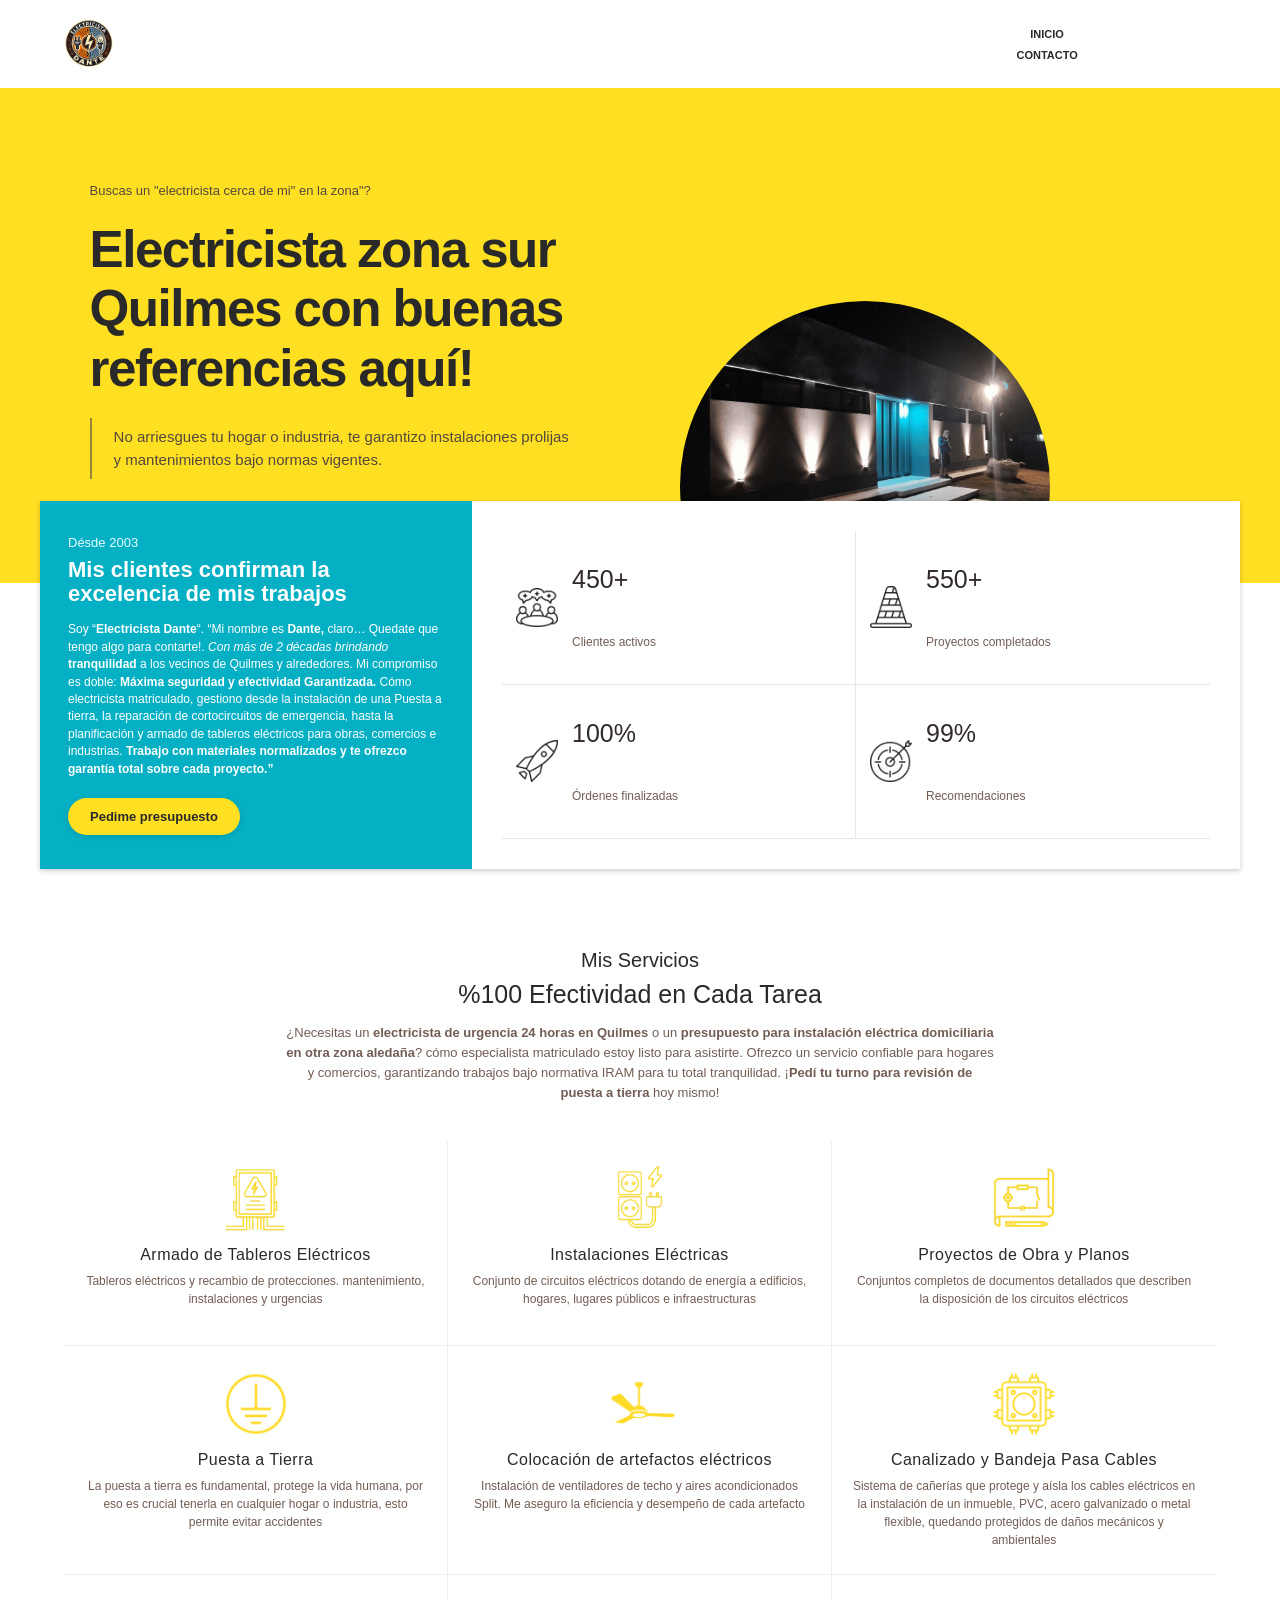
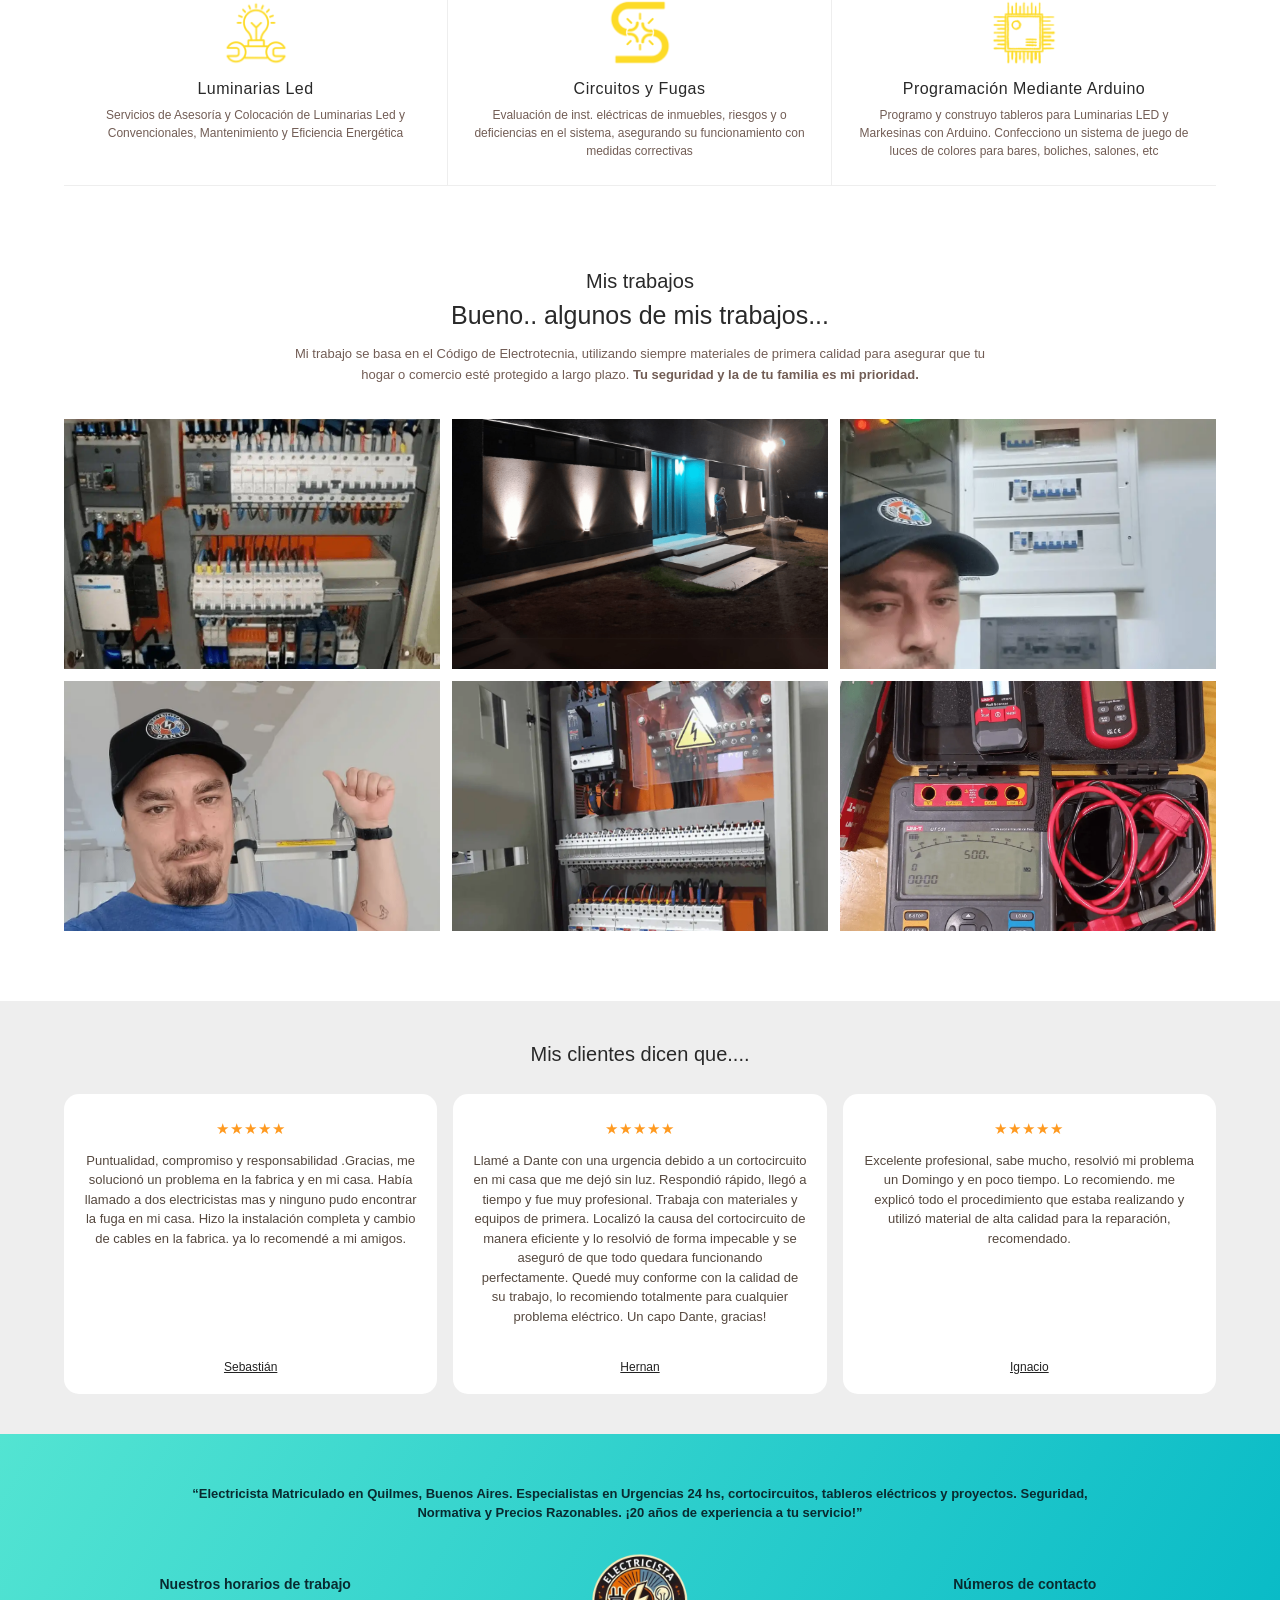
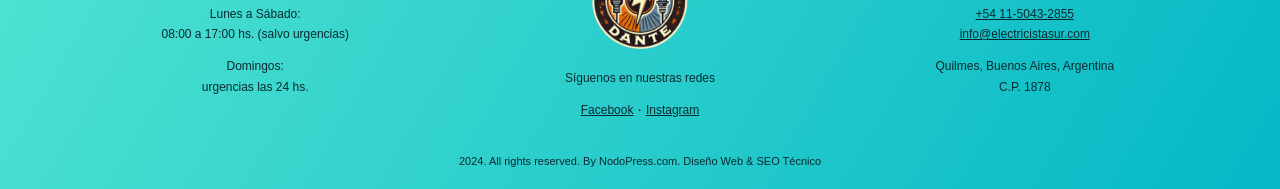
==== index.html @ 4ab7e2ee "Build Electricista Sur static preview" ====
<!doctype html>
<html lang="es-AR" data-revision="electricista-sur-static-v1-20261017">
<head>
  <meta charset="utf-8">
  <meta name="viewport" content="width=device-width, initial-scale=1">
  <meta name="description" content="Electricista zona sur, Quilmes. Instalaciones prolijas y mantenimiento eléctrico.">
  <title>Electricista zona sur | Quilmes</title>
  <link rel="icon" href="assets/logo.webp" type="image/webp">
  <link rel="stylesheet" href="assets/styles.css">
</head>
<body>
  <header class="site-header">
    <a class="brand" href="/electricista-sur-preview/" aria-label="Electricista Sur, inicio"><img src="assets/logo.webp" alt="Electricista Sur" width="50" height="50"></a>
    <button class="menu-toggle" aria-expanded="false" aria-controls="main-nav">☰<span class="visually-hidden">Abrir menú</span></button>
    <nav id="main-nav" class="main-nav"><a href="/electricista-sur-preview/">INICIO</a><a href="/electricista-sur-preview/electricista-quilmes/electricista-cerca-de-mi-casa/">CONTACTO</a></nav>
  </header>

  <main>
    <section class="hero">
      <div class="hero-copy">
        <p class="eyebrow">Buscas un "electricista cerca de mi" en la zona"?</p>
        <h1>Electricista zona sur<br>Quilmes con buenas<br> referencias aquí!</h1>
        <p class="hero-lead">No arriesgues tu hogar o industria, te garantizo instalaciones prolijas y mantenimientos bajo normas vigentes.</p>
        <a class="button button-blue" href="/electricista-sur-preview/electricista-quilmes/electricista-cerca-de-mi-casa/">Hablemos!</a>
      </div>
      <img class="hero-photo" src="assets/gallery-2.png" alt="Instalación eléctrica en proceso de trabajo" width="1080" height="1080">
    </section>

    <section class="intro-stats" aria-label="Experiencia y resultados">
      <article class="intro-card"><p class="eyebrow">Désde 2003</p><h2>Mis clientes confirman la excelencia de mis trabajos</h2>
        <p>Soy “<strong>Electricista Dante</strong>“. “Mi nombre es <strong>Dante, </strong>claro… Quedate que tengo algo para contarte!. <em>Con más de 2 décadas brindando</em><strong> tranquilidad</strong> a los vecinos de Quilmes y alrededores. Mi compromiso es doble: <strong>Máxima seguridad y efectividad Garantizada.</strong> Cómo electricista matriculado, gestiono desde la instalación de una Puesta a tierra, la reparación de cortocircuitos de emergencia, hasta la planificación y armado de tableros eléctricos para obras, comercios e industrias. <strong>Trabajo con materiales normalizados y te ofrezco garantía total sobre cada proyecto.”</strong></p>
        <a class="button button-yellow" href="/electricista-sur-preview/electricista-quilmes/electricista-cerca-de-mi-casa/">Pedime presupuesto</a>
      </article>
      <div class="stats-grid">
        <div class="stat"><img src="assets/icon1.png" alt=""><strong>450+</strong><span>Clientes activos</span></div>
        <div class="stat"><img src="assets/icon2.png" alt=""><strong>550+</strong><span>Proyectos completados</span></div>
        <div class="stat"><img src="assets/icon3.png" alt=""><strong>100%</strong><span>Órdenes finalizadas</span></div>
        <div class="stat"><img src="assets/icon4.png" alt=""><strong>99%</strong><span>Recomendaciones</span></div>
      </div>
    </section>

    <section class="services section-wrap">
      <p class="section-kicker">Mis Servicios</p><h2>%100 Efectividad en Cada Tarea</h2>
      <p class="section-intro">¿Necesitas un <b>electricista de urgencia 24 horas en Quilmes</b> o un <b>presupuesto para instalación eléctrica domiciliaria en otra zona aledaña</b>? cómo especialista matriculado estoy listo para asistirte. Ofrezco un servicio confiable para hogares y comercios, garantizando trabajos bajo normativa IRAM para tu total tranquilidad. ¡<b>Pedí tu turno para revisión de puesta a tierra</b> hoy mismo!</p>
      <div class="service-grid">
        <article class="service"><img src="assets/tableros.webp" alt=""><h3>Armado de Tableros Eléctricos</h3><p>Tableros eléctricos y recambio de protecciones. mantenimiento, instalaciones y urgencias</p></article>
        <article class="service"><img src="assets/instalaciones.webp" alt=""><h3>Instalaciones Eléctricas</h3><p>Conjunto de circuitos eléctricos dotando de energía a edificios, hogares, lugares públicos e infraestructuras</p></article>
        <article class="service"><img src="assets/planos.webp" alt=""><h3>Proyectos de Obra y Planos</h3><p>Conjuntos completos de documentos detallados que describen la disposición de los circuitos eléctricos</p></article>
        <article class="service"><img src="assets/puesta-a-tierra.png" alt=""><h3>Puesta a Tierra</h3><p>La puesta a tierra es fundamental, protege la vida humana, por eso es crucial tenerla en cualquier hogar o industria, esto permite evitar accidentes</p></article>
        <article class="service"><img src="assets/ventiladores.png" alt=""><h3>Colocación de artefactos eléctricos</h3><p>Instalación de ventiladores de techo y aires acondicionados Split. Me aseguro la eficiencia y desempeño de cada artefacto</p></article>
        <article class="service"><img src="assets/bandeja.png" alt=""><h3>Canalizado y Bandeja Pasa Cables</h3><p>Sistema de cañerías que protege y aísla los cables eléctricos en la instalación de un inmueble, PVC, acero galvanizado o metal flexible, quedando protegidos de daños mecánicos y ambientales</p></article>
        <article class="service"><img src="assets/luminarias.png" alt=""><h3>Luminarias Led</h3><p>Servicios de Asesoría y Colocación de Luminarias Led y Convencionales, Mantenimiento y Eficiencia Energética</p></article>
        <article class="service"><img src="assets/cortocircuitos.png" alt=""><h3>Circuitos y Fugas</h3><p>Evaluación de inst. eléctricas de inmuebles, riesgos y o deficiencias en el sistema, asegurando su funcionamiento con medidas correctivas</p></article>
        <article class="service"><img src="assets/arduino.png" alt=""><h3>Programación Mediante Arduino</h3><p>Programo y construyo tableros para Luminarias LED y Markesinas con Arduino. Confecciono un sistema de juego de luces de colores para bares, boliches, salones, etc</p></article>
      </div>
    </section>

    <section class="work section-wrap"><p class="section-kicker">Mis trabajos</p><h2>Bueno.. algunos de mis trabajos...</h2>
      <p class="section-intro">Mi trabajo se basa en el Código de Electrotecnia, utilizando siempre materiales de primera calidad para asegurar que tu hogar o comercio esté protegido a largo plazo. <b>Tu seguridad y la de tu familia es mi prioridad.</b></p>
      <div class="gallery"><img src="assets/gallery-1.webp" alt="Tablero eléctrico armado"><img src="assets/gallery-2.png" alt="Trabajo eléctrico"><img src="assets/gallery-3.webp" alt="Electricista trabajando"><img src="assets/gallery-4.webp" alt="Instalación en Quilmes"><img src="assets/gallery-5.webp" alt="Tablero eléctrico"><img src="assets/gallery-6.webp" alt="Trabajo de electricidad"></div>
    </section>

    <section class="testimonials"><div class="section-wrap"><p class="section-kicker">Mis clientes dicen que....</p>
      <div class="testimonial-grid">
        <article class="quote"><div class="stars">★★★★★</div><p>Puntualidad, compromiso y responsabilidad .Gracias, me solucionó un problema en la fabrica y en mi casa. Había llamado a dos electricistas mas y ninguno pudo encontrar la fuga en mi casa. Hizo la instalación completa y cambio de cables en la fabrica. ya lo recomendé a mi amigos.</p><span>Sebastián</span></article>
        <article class="quote"><div class="stars">★★★★★</div><p>Llamé a Dante con una urgencia debido a un cortocircuito en mi casa que me dejó sin luz. Respondió rápido, llegó a tiempo y fue muy profesional. Trabaja con materiales y equipos de primera. Localizó la causa del cortocircuito de manera eficiente y lo resolvió de forma impecable y se aseguró de que todo quedara funcionando perfectamente. Quedé muy conforme con la calidad de su trabajo, lo recomiendo totalmente para cualquier problema eléctrico. Un capo Dante, gracias!</p><span>Hernan</span></article>
        <article class="quote"><div class="stars">★★★★★</div><p>Excelente profesional, sabe mucho, resolvió mi problema un Domingo y en poco tiempo. Lo recomiendo. me explicó todo el procedimiento que estaba realizando y utilizó material de alta calidad para la reparación, recomendado.</p><span>Ignacio</span></article>
      </div>
    </div></section>
  </main>

  <footer class="site-footer">
    <p class="footer-claim"><strong>“Electricista Matriculado en Quilmes, Buenos Aires. Especialistas en Urgencias 24 hs, cortocircuitos, tableros eléctricos y proyectos. Seguridad, Normativa y Precios Razonables. ¡20 años de experiencia a tu servicio!”</strong></p>
    <div class="footer-columns"><section><h2>Nuestros horarios de trabajo</h2><p>Lunes a Sábado:<br>08:00 a 17:00 hs. (salvo urgencias)</p><p>Domingos:<br>urgencias las 24 hs.</p></section>
      <section class="footer-brand"><img src="assets/logo.webp" alt="Electricista Sur" width="100" height="100"><p>Síguenos en nuestras redes</p><a href="https://www.facebook.com/DLMantenimiento" target="_blank" rel="noreferrer">Facebook</a> · <a href="https://www.instagram.com/electricista_dlmantenimientos/" target="_blank" rel="noreferrer">Instagram</a></section>
      <section><h2>Números de contacto</h2><p><a href="tel:+541150432855">+54 11-5043-2855</a><br><a href="mailto:info@electricistasur.com">info@electricistasur.com</a></p><p>Quilmes, Buenos Aires, Argentina<br>C.P. 1878</p></section></div>
    <p class="copyright">2024. All rights reserved. By NodoPress.com. Diseño Web &amp; SEO Técnico</p>
  </footer>
  <script src="assets/site.js" defer></script>
</body>
</html>
---- assets/styles.css ----
:root{--ink:#292929;--yellow:#ffdf22;--cyan:#04b4c5;--muted:#725d55;--line:#e6e6e6;--content:1200px}*{box-sizing:border-box}html{scroll-behavior:smooth}body{margin:0;color:var(--ink);font-family:Arial,Helvetica,sans-serif;font-size:15px}a{color:inherit}.visually-hidden{position:absolute;width:1px;height:1px;padding:0;margin:-1px;overflow:hidden;clip:rect(0,0,0,0);white-space:nowrap;border:0}.site-header{height:88px;padding:8px max(5vw,24px);display:flex;align-items:center;justify-content:space-between;background:#fff;position:relative;z-index:5}.brand img{display:block;border-radius:50%;object-fit:cover}.main-nav{display:flex;flex-direction:column;gap:9px;align-items:center;margin-right:12%}.main-nav a{text-decoration:none;font-size:11px;font-weight:600}.menu-toggle{display:none;border:0;background:none;font-size:25px}.hero{height:495px;background:var(--yellow);position:relative;padding:95px max(calc((100% - var(--content))/2),7vw) 100px;display:flex;align-items:flex-start;overflow:visible}.hero-copy{width:55%;position:relative;z-index:1}.eyebrow{font-size:13px;color:#55483f;margin:0 0 22px}.hero h1{font-size:clamp(32px,4vw,52px);line-height:1.16;margin:0 0 20px;font-weight:700;letter-spacing:-.03em}.hero-lead{max-width:490px;border-left:2px solid #9b813a;padding:7px 0 7px 22px;margin:0 0 28px;color:#55483f;line-height:1.55}.hero-photo{position:absolute;width:min(370px,34vw);height:min(370px,34vw);right:18%;top:43%;border-radius:50%;object-fit:cover}.button{display:inline-flex;align-items:center;justify-content:center;border:0;border-radius:24px;padding:11px 22px;text-decoration:none;font-size:13px;font-weight:700;box-shadow:0 2px 6px #0002;cursor:pointer}.button-blue{background:var(--cyan);color:#07282c}.button-yellow{background:var(--yellow);color:#292929}.intro-stats{position:relative;z-index:2;max-width:var(--content);margin:-82px auto 65px;min-height:330px;background:#fff;display:grid;grid-template-columns:36% 64%;box-shadow:0 2px 5px #0003}.intro-card{padding:34px 28px;background:#05b0c5;color:#fff}.intro-card .eyebrow{color:#e4feff;margin-bottom:8px}.intro-card h2{font-size:22px;line-height:1.1;margin:0 0 15px}.intro-card p:not(.eyebrow){font-size:12px;line-height:1.45}.intro-card .button{margin-top:8px}.stats-grid{padding:30px;display:grid;grid-template-columns:1fr 1fr}.stat{min-height:125px;border-bottom:1px solid var(--line);display:grid;grid-template-columns:44px 1fr;align-items:center;column-gap:12px;padding:14px}.stat:nth-child(odd){border-right:1px solid var(--line)}.stat img{width:42px;height:42px;object-fit:contain;grid-row:span 2}.stat strong{font-size:25px;font-weight:400;color:#332a2a}.stat span{font-size:12px;color:var(--muted)}.section-wrap{max-width:var(--content);margin:0 auto;padding-left:24px;padding-right:24px}.services{text-align:center;padding-top:15px;padding-bottom:58px}.section-kicker{font-size:20px;margin:0 0 8px;text-align:center}.services h2,.work h2{font-size:25px;font-weight:400;margin:0 0 14px}.section-intro{max-width:710px;margin:0 auto 38px;color:var(--muted);font-size:13px;line-height:1.55}.service-grid{display:grid;grid-template-columns:repeat(3,1fr)}.service{padding:22px 20px 25px;min-height:205px;border-right:1px solid #eee;border-bottom:1px solid #eee}.service:nth-child(3n){border-right:0}.service img{width:72px;height:72px;object-fit:contain}.service h3{font-size:16px;font-weight:400;letter-spacing:.03em;margin:8px 0}.service p{font-size:12px;line-height:1.5;color:var(--muted);margin:0}.work{text-align:center;padding-top:26px;padding-bottom:70px}.work .section-intro{margin-bottom:34px}.gallery{display:grid;grid-template-columns:repeat(3,1fr);gap:12px}.gallery img{width:100%;height:250px;object-fit:cover}.testimonials{background:#eee;padding:42px 0 40px}.testimonials .section-kicker{margin-bottom:28px}.testimonial-grid{display:grid;grid-template-columns:repeat(3,1fr);gap:16px}.quote{background:#fff;border-radius:15px;padding:26px 20px 20px;text-align:center;color:#55483f;display:flex;flex-direction:column;align-items:center;min-height:300px}.stars{color:#ff9a20;letter-spacing:1px}.quote p{font-size:13px;line-height:1.5;flex:1}.quote span{font-size:12px;color:#222;text-decoration:underline}.site-footer{padding:50px max(calc((100% - var(--content))/2),6vw) 22px;background:linear-gradient(120deg,#53e4d2,#04b8c6);text-align:center;color:#092b30}.footer-claim{max-width:950px;font-size:13px;line-height:1.5;margin:0 auto 30px}.footer-columns{display:grid;grid-template-columns:1fr 1fr 1fr;gap:28px;align-items:center}.footer-columns h2{font-size:14px}.footer-columns p,.footer-columns a{font-size:12px;line-height:1.7}.footer-brand img{width:100px;height:100px;border-radius:50%;object-fit:cover}.copyright{font-size:11px;margin:34px 0 0}.contact-main{background:white}.contact-hero{background:var(--yellow);text-align:center;padding:65px 24px 75px}.contact-hero h1{max-width:850px;margin:20px auto;font-size:clamp(28px,4vw,46px)}.contact-hero h2{font-size:clamp(20px,2.5vw,30px);line-height:1.35}.contact-details{display:grid;grid-template-columns:1fr 1fr;gap:50px;padding-top:65px;padding-bottom:65px;align-items:center}.contact-details>div:first-child{text-align:center;max-width:500px;margin:auto;line-height:1.7}.contact-details .section-kicker{text-align:center}.map-frame{height:340px;background:linear-gradient(140deg,#dce6df,#f2f1e9);display:grid;place-items:center;color:#51675b}.map-frame span{border-radius:22px;background:#fff;padding:12px 18px;box-shadow:0 2px 8px #0002}.contact-form-wrap{background:#f7f7f7;padding:60px 24px}.contact-form-inner{max-width:720px;margin:0 auto}.contact-form-inner>p{text-align:center}.contact-form-inner form{display:grid;grid-template-columns:1fr 1fr;gap:18px;margin-top:30px}.contact-form-inner label{display:grid;gap:7px;font-size:13px}.contact-form-inner label:nth-of-type(4){grid-column:1/-1}.contact-form-inner input,.contact-form-inner textarea{width:100%;border:1px solid #d5d5d5;background:#fff;padding:12px;font:inherit}.contact-form-inner textarea{resize:vertical}.contact-form-inner button{justify-self:start}.contact-form-inner .form-note{grid-column:1/-1;text-align:left;font-size:12px;color:#666;margin:0}
@media(max-width:800px){.site-header{height:72px;padding:8px 22px}.menu-toggle{display:block}.main-nav{display:none;position:absolute;top:72px;left:0;right:0;background:#fff;padding:16px;margin:0;box-shadow:0 4px 8px #0001}.main-nav.is-open{display:flex}.hero{height:auto;min-height:520px;padding:78px 7vw 180px}.hero-copy{width:100%}.hero h1{font-size:clamp(34px,8vw,48px)}.hero-photo{width:220px;height:220px;right:8%;top:auto;bottom:-65px}.intro-stats{margin:-30px 14px 50px;grid-template-columns:1fr}.intro-card{padding:28px}.stats-grid{padding:12px}.stat{min-height:105px}.service-grid{grid-template-columns:repeat(2,1fr)}.service:nth-child(3n){border-right:1px solid #eee}.service:nth-child(2n){border-right:0}.gallery{grid-template-columns:repeat(2,1fr)}.gallery img{height:210px}.testimonial-grid{grid-template-columns:1fr}.quote{min-height:unset}.footer-columns{grid-template-columns:1fr;gap:14px}.contact-details{grid-template-columns:1fr;gap:28px}.contact-hero{padding:52px 22px}.contact-form-inner form{grid-template-columns:1fr}.contact-form-inner label:nth-of-type(4),.contact-form-inner .form-note{grid-column:auto}}
@media(max-width:480px){.hero{min-height:555px;padding-top:60px}.hero-photo{width:190px;height:190px;right:10%;bottom:-55px}.intro-card h2{font-size:20px}.stats-grid{padding:8px}.stat{padding:8px;grid-template-columns:34px 1fr;column-gap:7px}.stat img{width:32px;height:32px}.stat strong{font-size:21px}.stat span{font-size:10px}.service-grid{grid-template-columns:1fr}.service,.service:nth-child(3n){border-right:0}.gallery img{height:160px}.section-wrap{padding-left:16px;padding-right:16px}}
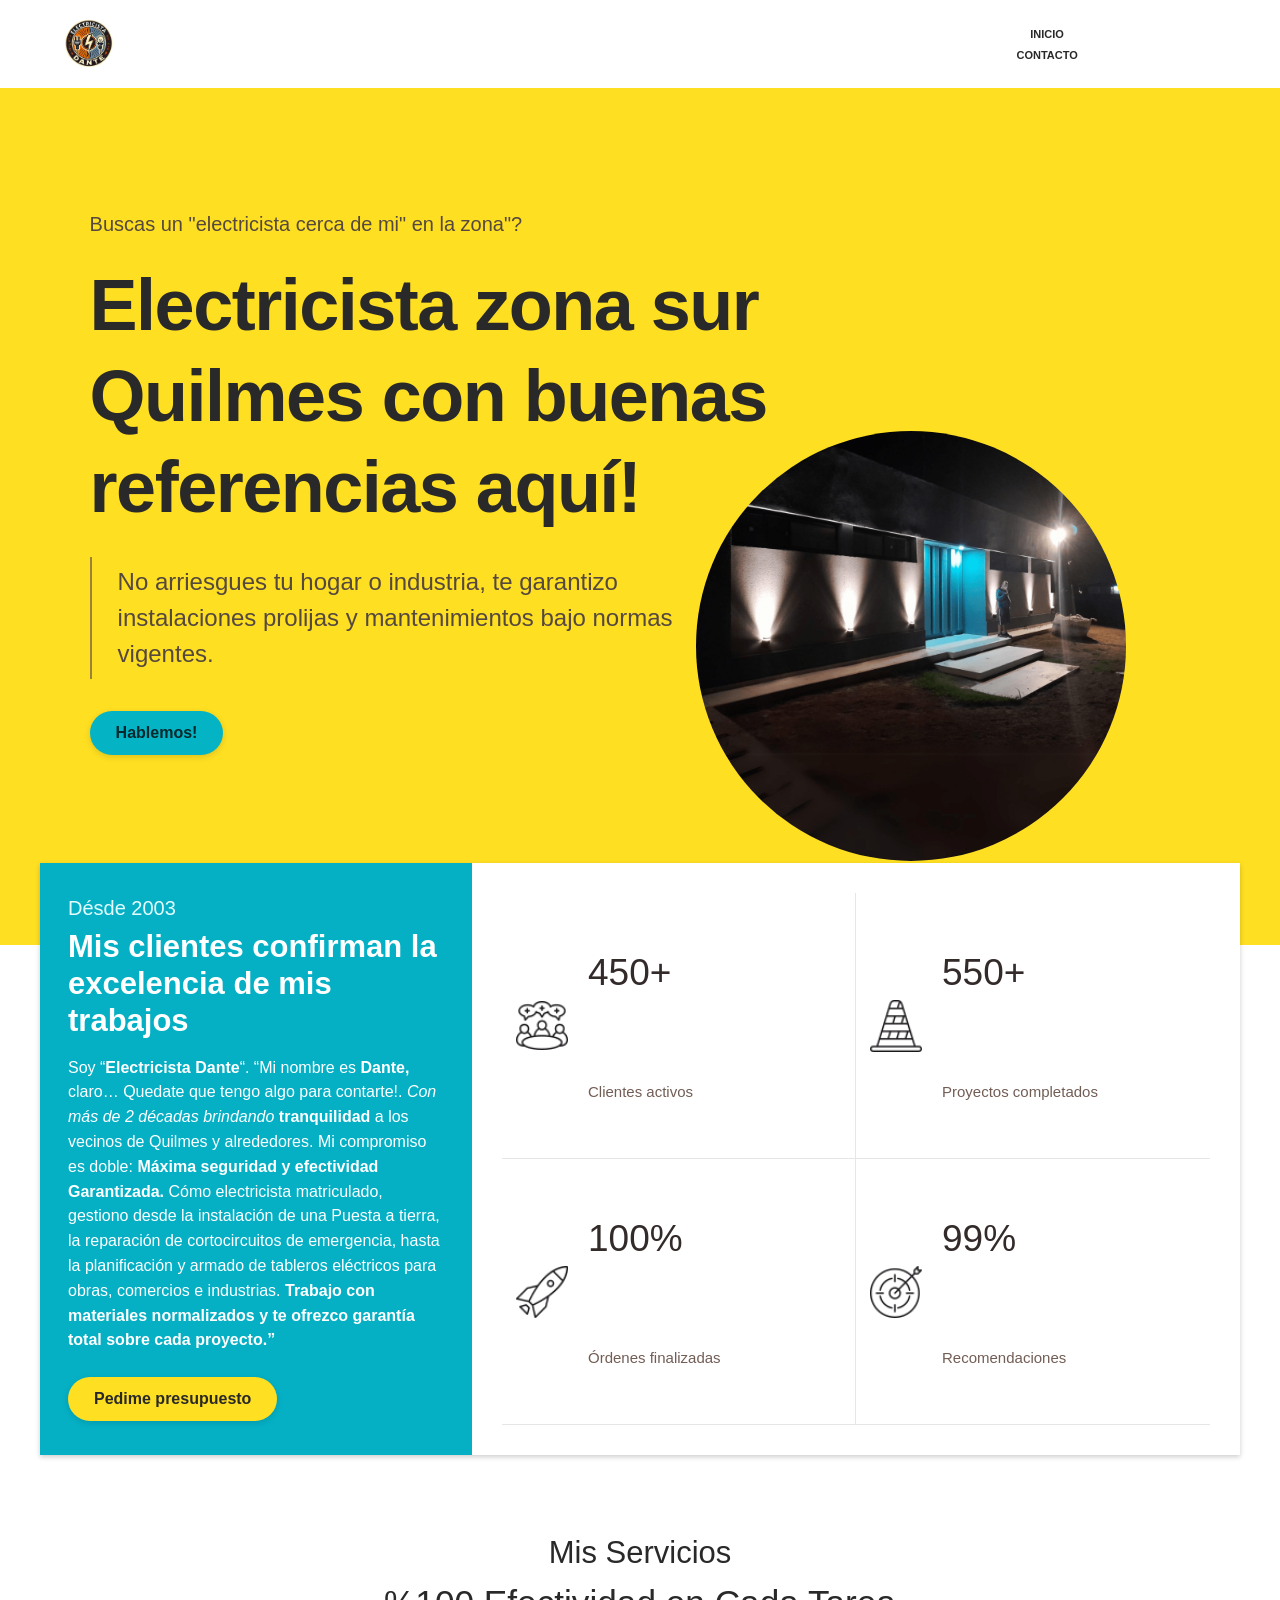
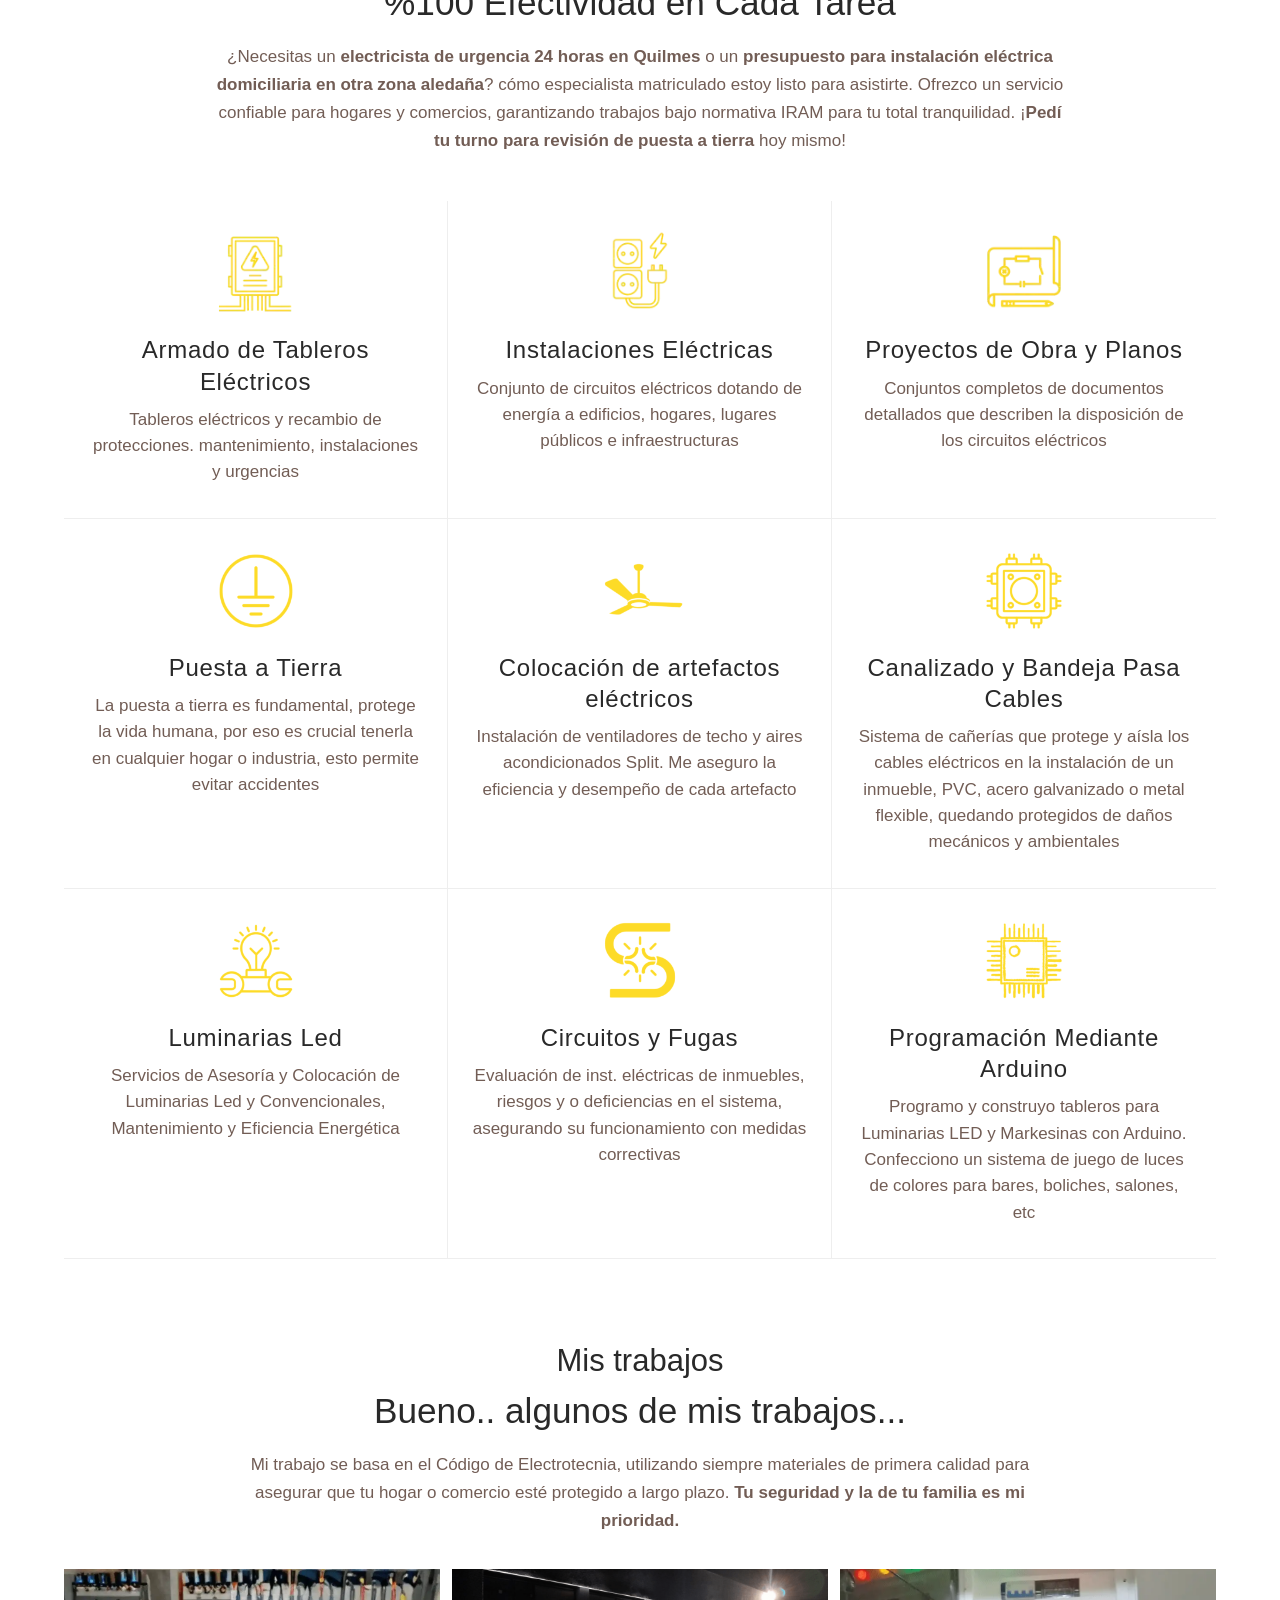
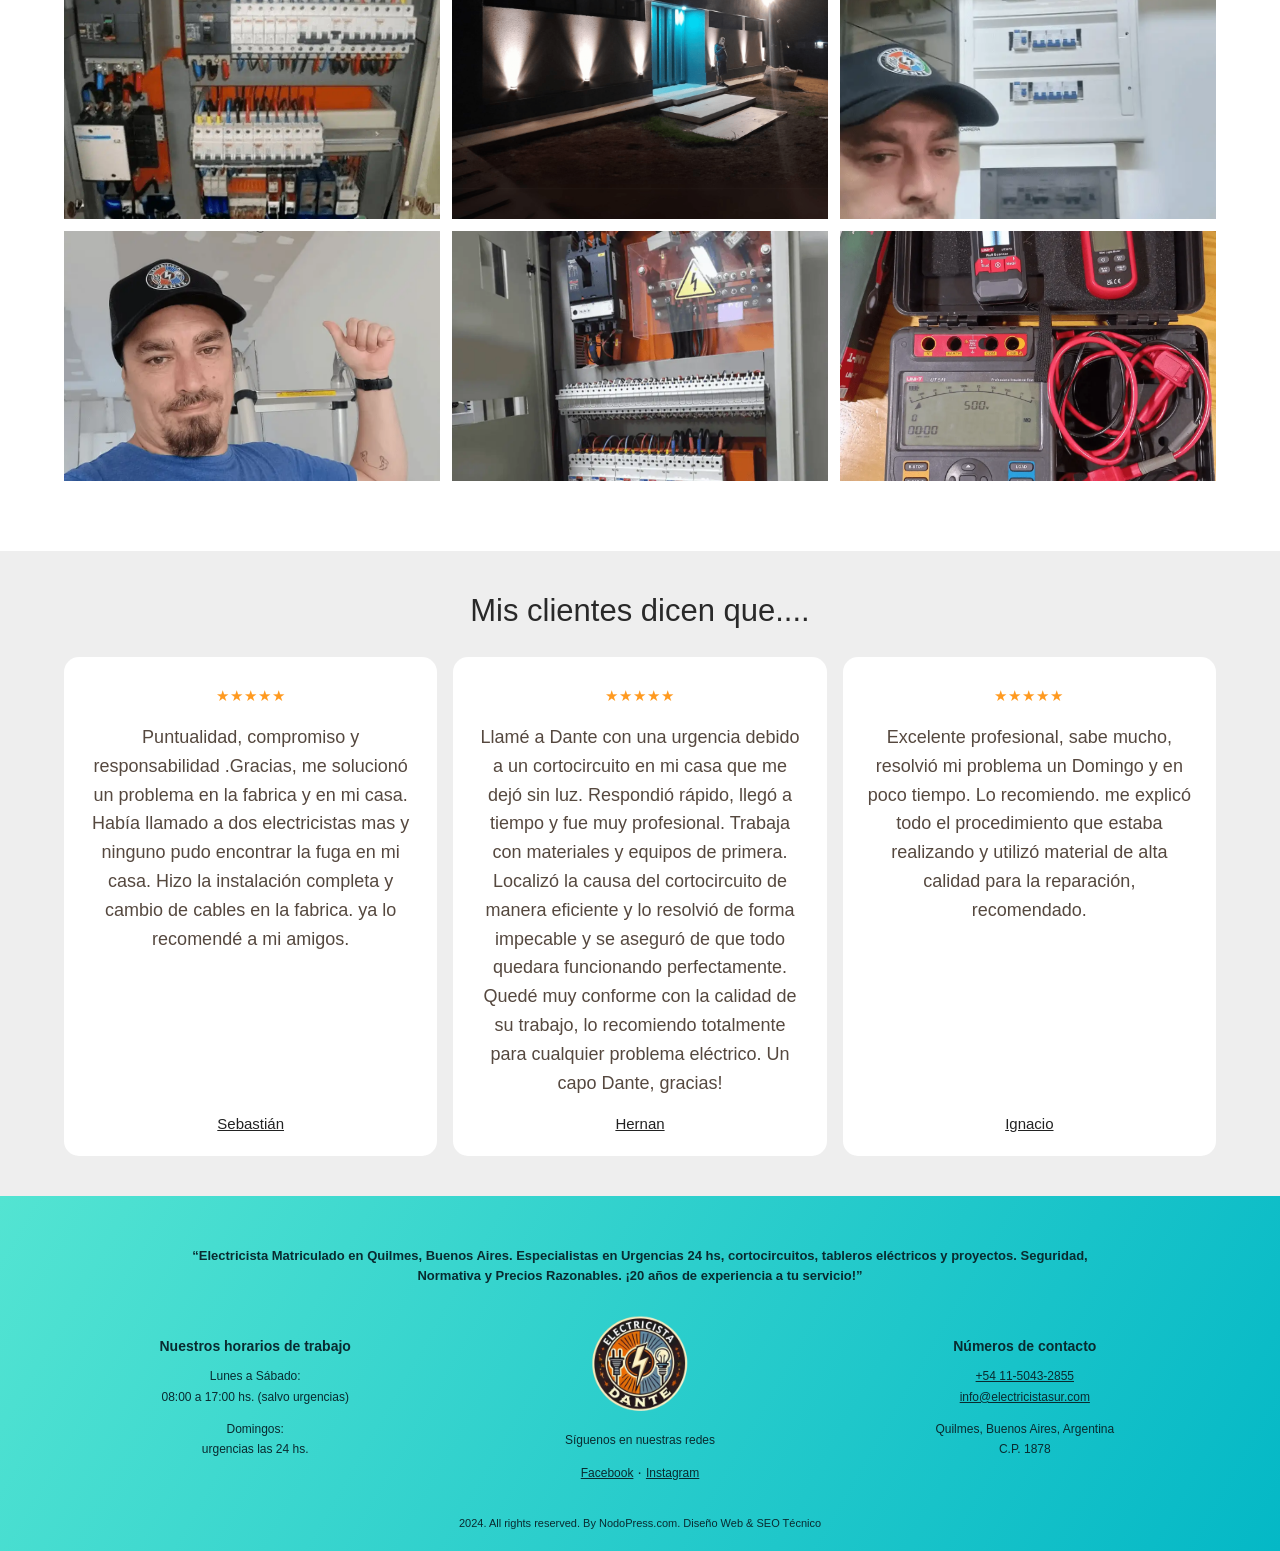
==== commit 49275647: "Match Electricista Sur desktop visual scale" ====
--- a/index.html
+++ b/index.html
@@ -1,5 +1,5 @@
 <!doctype html>
-<html lang="es-AR" data-revision="electricista-sur-static-v1-20261017">
+<html lang="es-AR" data-revision="electricista-sur-scale-v2-20261017">
 <head>
   <meta charset="utf-8">
   <meta name="viewport" content="width=device-width, initial-scale=1">
@@ -7,6 +7,7 @@
   <title>Electricista zona sur | Quilmes</title>
   <link rel="icon" href="assets/logo.webp" type="image/webp">
   <link rel="stylesheet" href="assets/styles.css">
+  <link rel="stylesheet" href="assets/desktop-scale.css">
 </head>
 <body>
   <header class="site-header">
--- a/assets/desktop-scale.css
+++ b/assets/desktop-scale.css
@@ -0,0 +1,133 @@
+@media (min-width: 1100px) {
+  body {
+    font-family: "Poppins", Arial, sans-serif;
+  }
+
+  .hero {
+    height: auto;
+    min-height: 760px;
+    padding-top: 125px;
+    padding-bottom: 190px;
+  }
+
+  .hero-copy {
+    width: 62%;
+    max-width: 760px;
+  }
+
+  .hero .eyebrow {
+    font-size: 20px;
+    margin-bottom: 24px;
+  }
+
+  .hero h1 {
+    font-size: 72px;
+    line-height: 91px;
+    letter-spacing: -1.5px;
+    margin-bottom: 24px;
+  }
+
+  .hero-lead {
+    max-width: 620px;
+    font-size: 24px;
+    line-height: 1.5;
+    padding-left: 26px;
+    margin-bottom: 32px;
+  }
+
+  .hero-photo {
+    width: min(430px, 36vw);
+    height: min(430px, 36vw);
+    right: 12%;
+    top: 40%;
+  }
+
+  .button {
+    font-size: 16px;
+    padding: 13px 26px;
+  }
+
+  .intro-card .eyebrow {
+    font-size: 20px;
+  }
+
+  .intro-card h2 {
+    font-size: 31px;
+    line-height: 1.2;
+  }
+
+  .intro-card p:not(.eyebrow) {
+    font-size: 16px;
+    line-height: 1.55;
+  }
+
+  .stat {
+    grid-template-columns: 56px 1fr;
+    column-gap: 16px;
+  }
+
+  .stat img {
+    width: 52px;
+    height: 52px;
+  }
+
+  .stat strong {
+    font-size: 37px;
+  }
+
+  .stat span {
+    font-size: 15px;
+  }
+
+  .section-kicker {
+    font-size: 31px;
+    margin-bottom: 12px;
+  }
+
+  .services h2,
+  .work h2 {
+    font-size: 2.2rem;
+    margin-bottom: 20px;
+  }
+
+  .section-intro {
+    max-width: 850px;
+    font-size: 17px;
+    line-height: 1.65;
+    margin-bottom: 46px;
+  }
+
+  .service {
+    min-height: 250px;
+    padding: 28px 24px 32px;
+  }
+
+  .service img {
+    width: 88px;
+    height: 88px;
+  }
+
+  .service h3 {
+    font-size: 24px;
+    line-height: 1.3;
+    margin: 14px 0 10px;
+  }
+
+  .service p {
+    font-size: 17px;
+    line-height: 1.55;
+  }
+
+  .quote {
+    padding: 30px 24px 24px;
+  }
+
+  .quote p {
+    font-size: 18px;
+    line-height: 1.6;
+  }
+
+  .quote span {
+    font-size: 15px;
+  }
+}
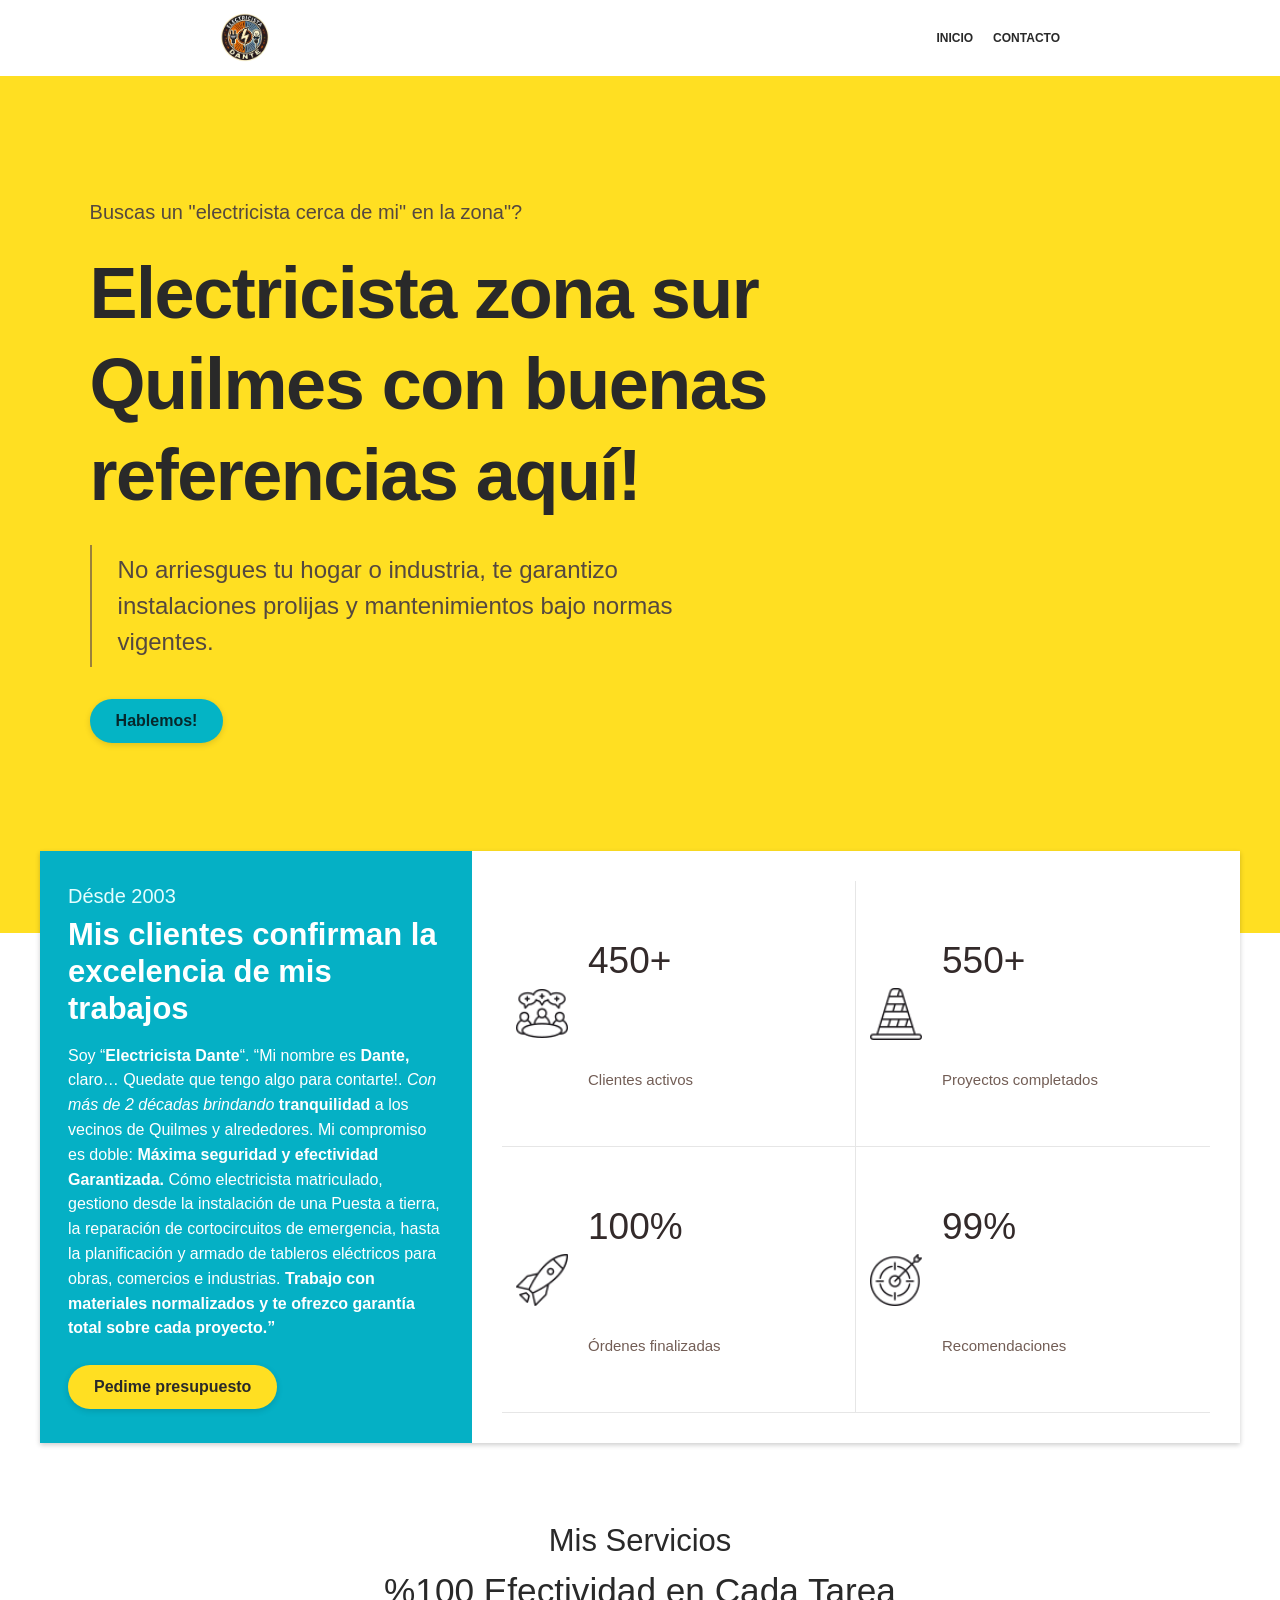
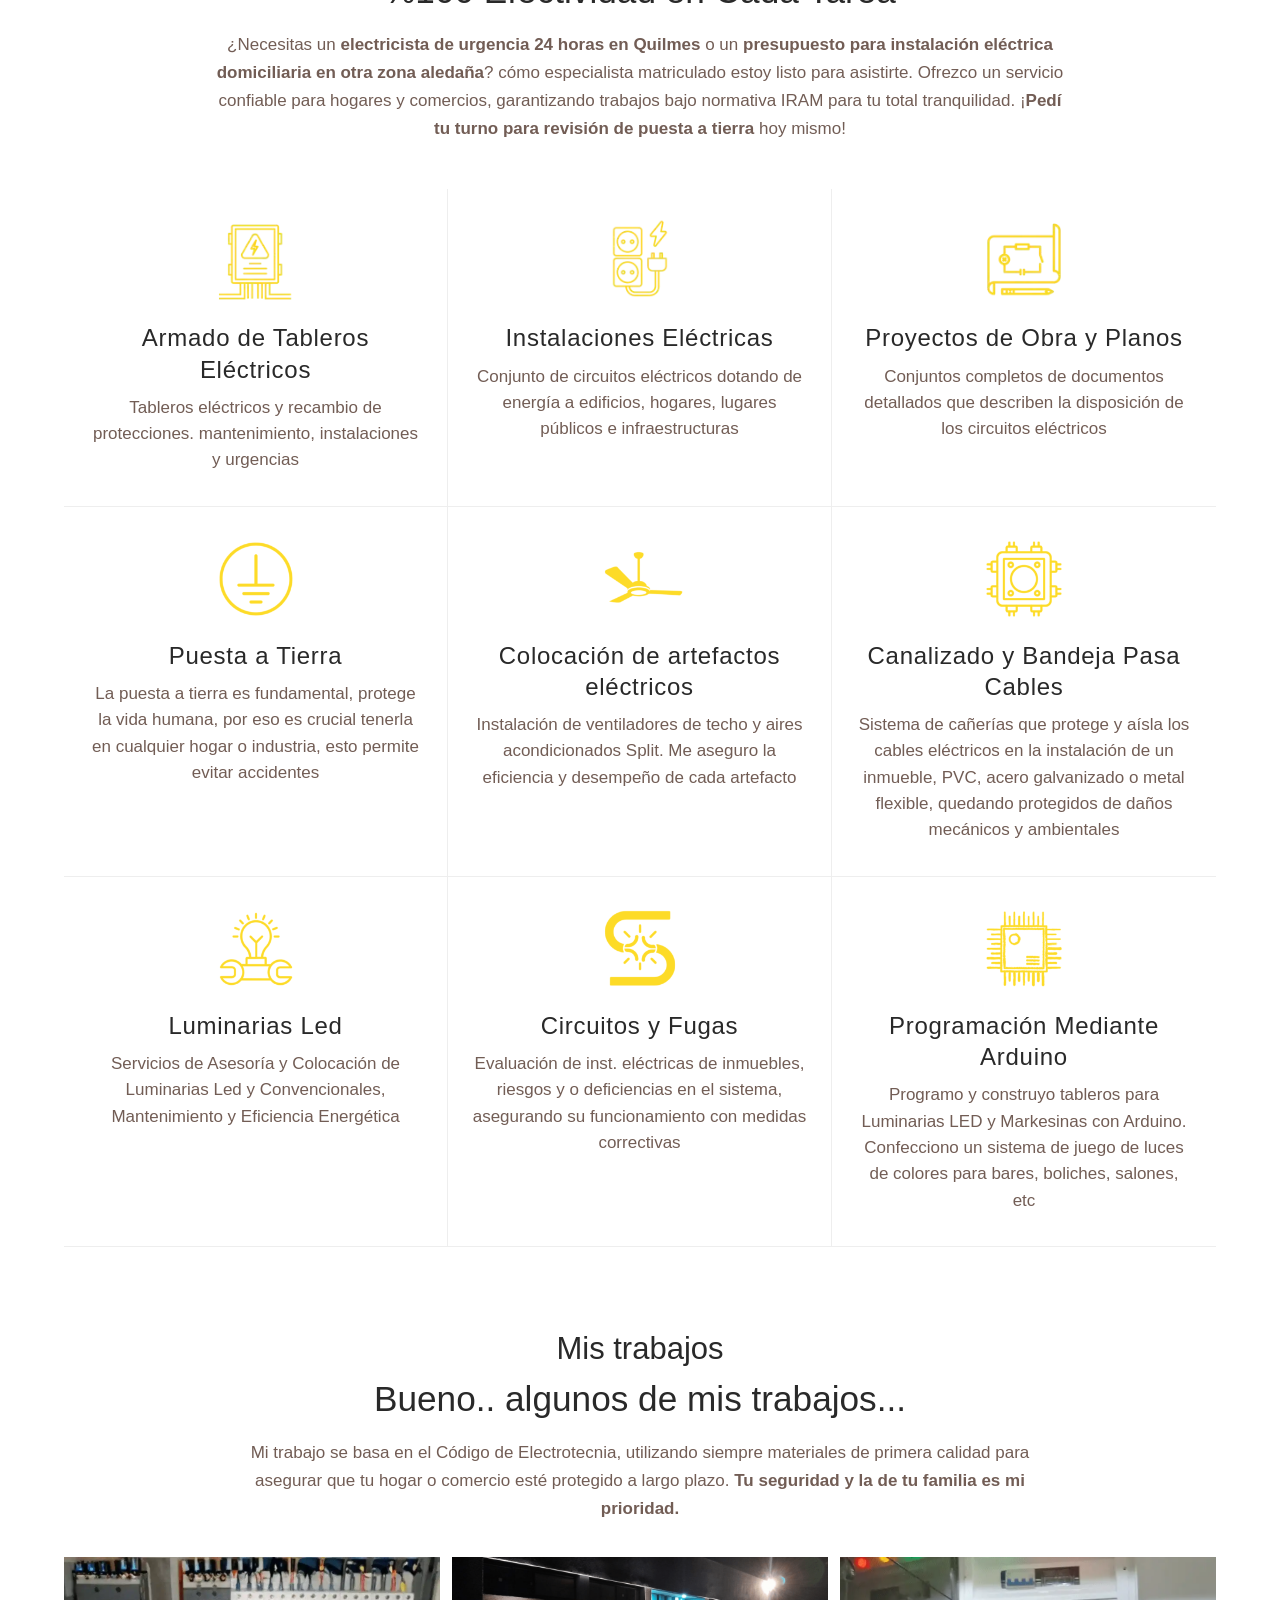
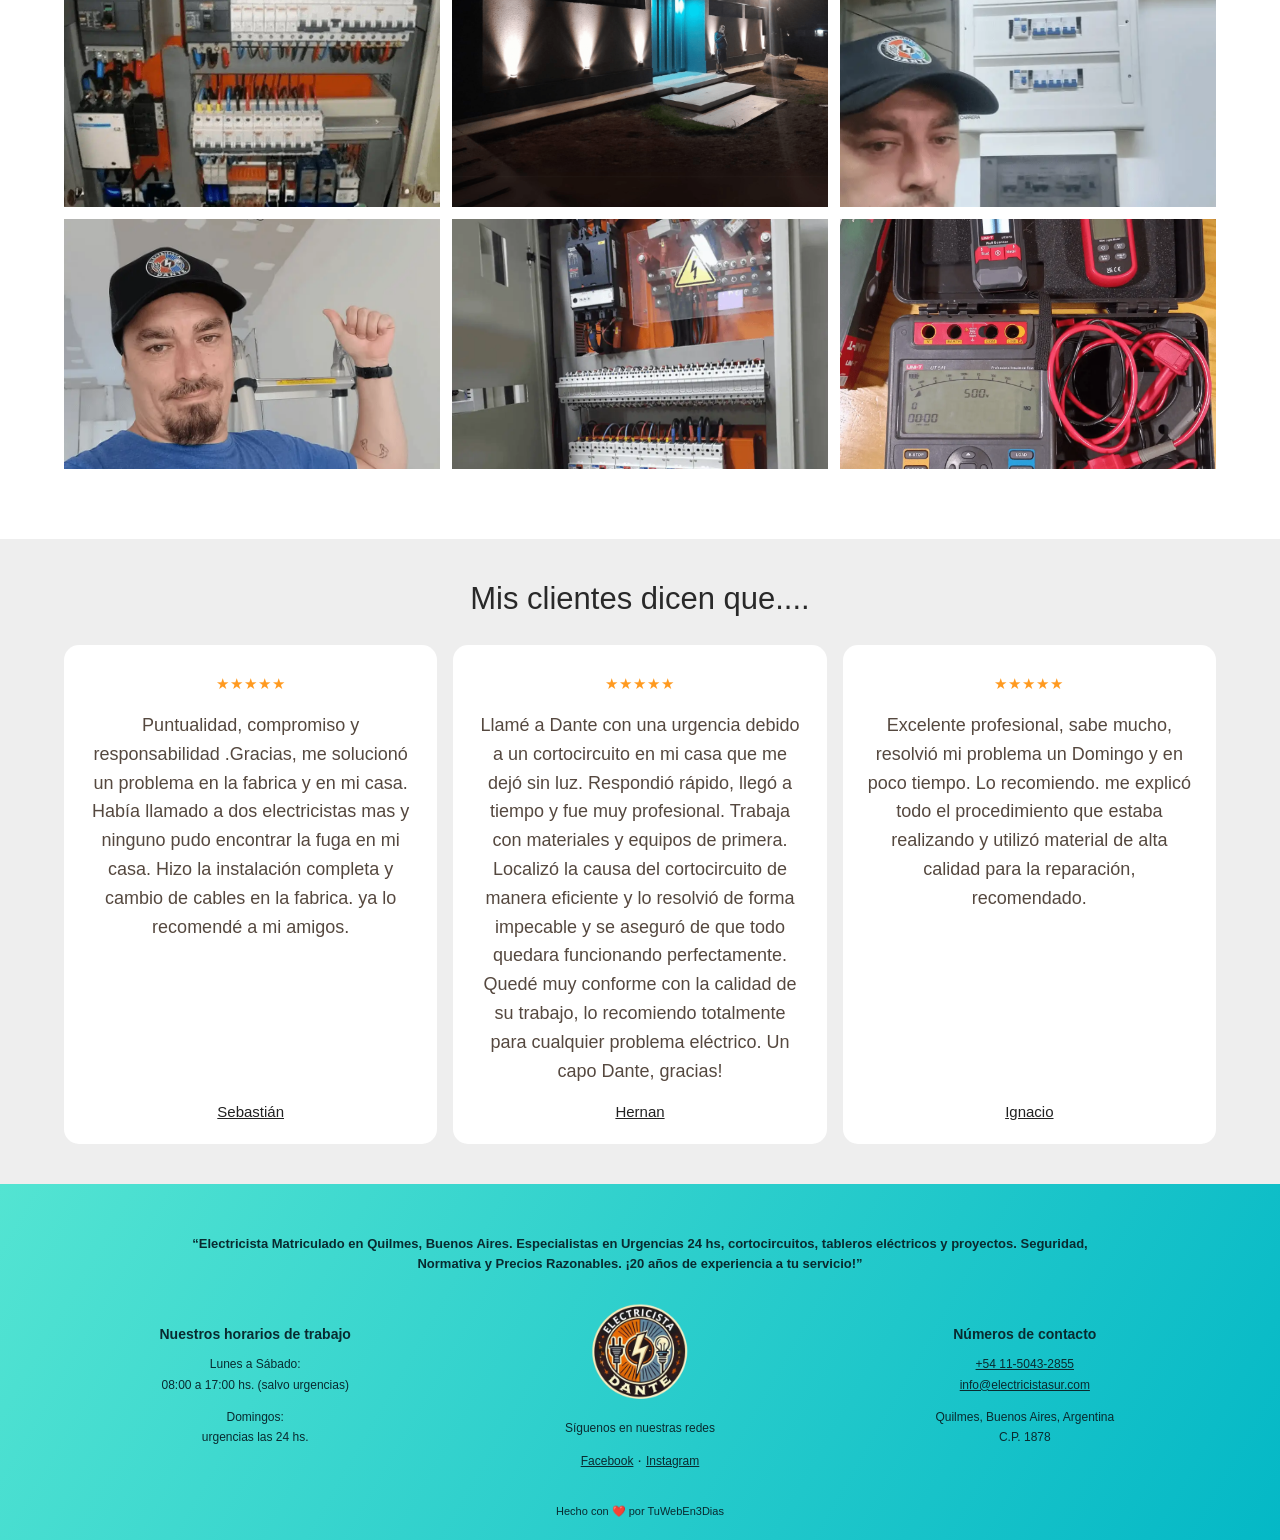
==== commit 35c654de: "Update hero image, navbar composition, and footer credits" ====
--- a/index.html
+++ b/index.html
@@ -1,5 +1,5 @@
 <!doctype html>
-<html lang="es-AR" data-revision="electricista-sur-scale-v2-20261017">
+<html lang="es-AR" data-revision="electricista-sur-hero-navbar-v3-20261017">
 <head>
   <meta charset="utf-8">
   <meta name="viewport" content="width=device-width, initial-scale=1">
@@ -24,7 +24,7 @@
         <p class="hero-lead">No arriesgues tu hogar o industria, te garantizo instalaciones prolijas y mantenimientos bajo normas vigentes.</p>
         <a class="button button-blue" href="/electricista-sur-preview/electricista-quilmes/electricista-cerca-de-mi-casa/">Hablemos!</a>
       </div>
-      <img class="hero-photo" src="assets/gallery-2.png" alt="Instalación eléctrica en proceso de trabajo" width="1080" height="1080">
+      <img class="hero-photo" src="https://electricistasur.com/wp-content/uploads/2024/09/image9541.png" alt="Cableado eléctrico" width="1080" height="1080">
     </section>
 
     <section class="intro-stats" aria-label="Experiencia y resultados">
@@ -75,7 +75,7 @@
     <div class="footer-columns"><section><h2>Nuestros horarios de trabajo</h2><p>Lunes a Sábado:<br>08:00 a 17:00 hs. (salvo urgencias)</p><p>Domingos:<br>urgencias las 24 hs.</p></section>
       <section class="footer-brand"><img src="assets/logo.webp" alt="Electricista Sur" width="100" height="100"><p>Síguenos en nuestras redes</p><a href="https://www.facebook.com/DLMantenimiento" target="_blank" rel="noreferrer">Facebook</a> · <a href="https://www.instagram.com/electricista_dlmantenimientos/" target="_blank" rel="noreferrer">Instagram</a></section>
       <section><h2>Números de contacto</h2><p><a href="tel:+541150432855">+54 11-5043-2855</a><br><a href="mailto:info@electricistasur.com">info@electricistasur.com</a></p><p>Quilmes, Buenos Aires, Argentina<br>C.P. 1878</p></section></div>
-    <p class="copyright">2024. All rights reserved. By NodoPress.com. Diseño Web &amp; SEO Técnico</p>
+    <p class="copyright">Hecho con ❤️ por TuWebEn3Dias</p>
   </footer>
   <script src="assets/site.js" defer></script>
 </body>
--- a/assets/desktop-scale.css
+++ b/assets/desktop-scale.css
@@ -1,4 +1,19 @@
 @media (min-width: 1100px) {
+  .site-header {
+    height: 76px;
+    padding: 8px max(calc((100% - 840px) / 2), 24px);
+  }
+
+  .main-nav {
+    flex-direction: row;
+    gap: 20px;
+    margin-right: 0;
+  }
+
+  .main-nav a {
+    font-size: 12px;
+  }
+
   body {
     font-family: "Poppins", Arial, sans-serif;
   }
@@ -8,6 +23,7 @@
     min-height: 760px;
     padding-top: 125px;
     padding-bottom: 190px;
+    overflow: hidden;
   }
 
   .hero-copy {
@@ -36,10 +52,12 @@
   }
 
   .hero-photo {
-    width: min(430px, 36vw);
-    height: min(430px, 36vw);
-    right: 12%;
-    top: 40%;
+    width: min(720px, 56vw);
+    height: min(720px, 56vw);
+    right: -6%;
+    top: 48%;
+    object-fit: cover;
+    object-position: center;
   }
 
   .button {
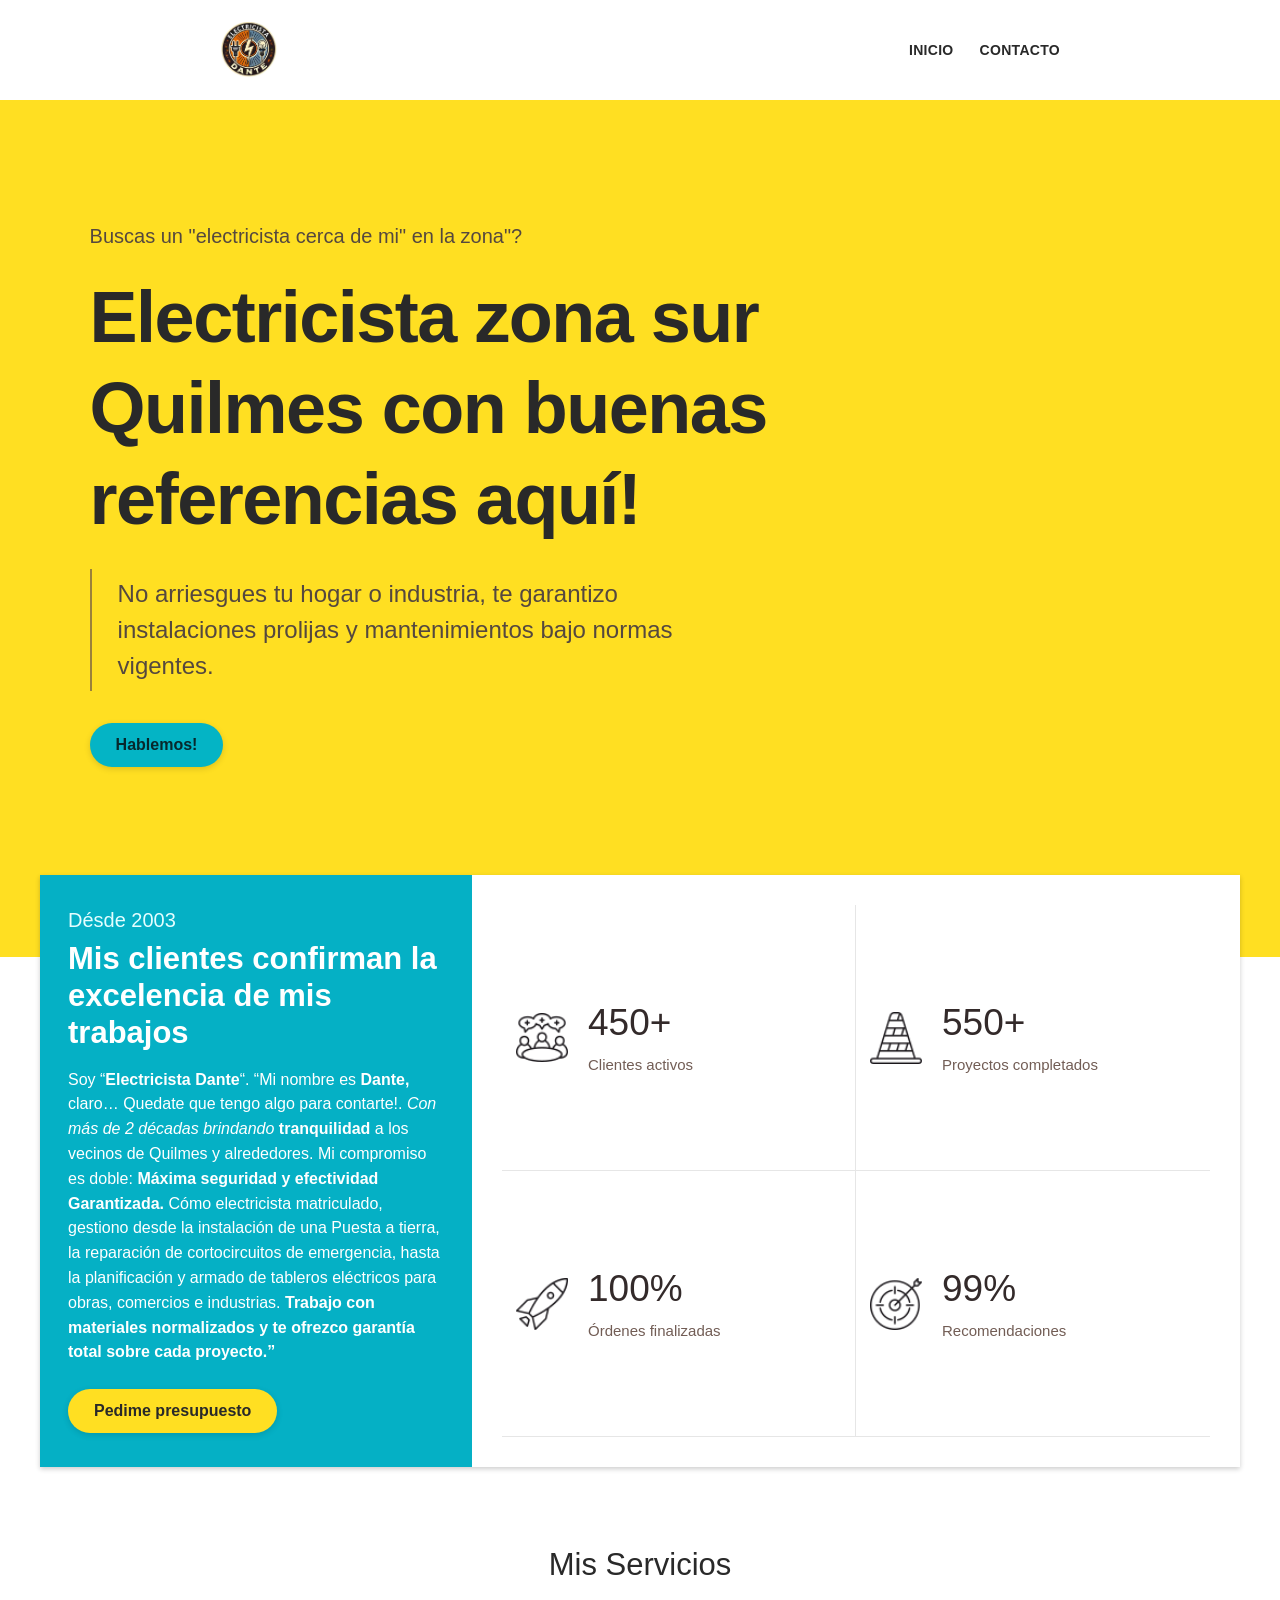
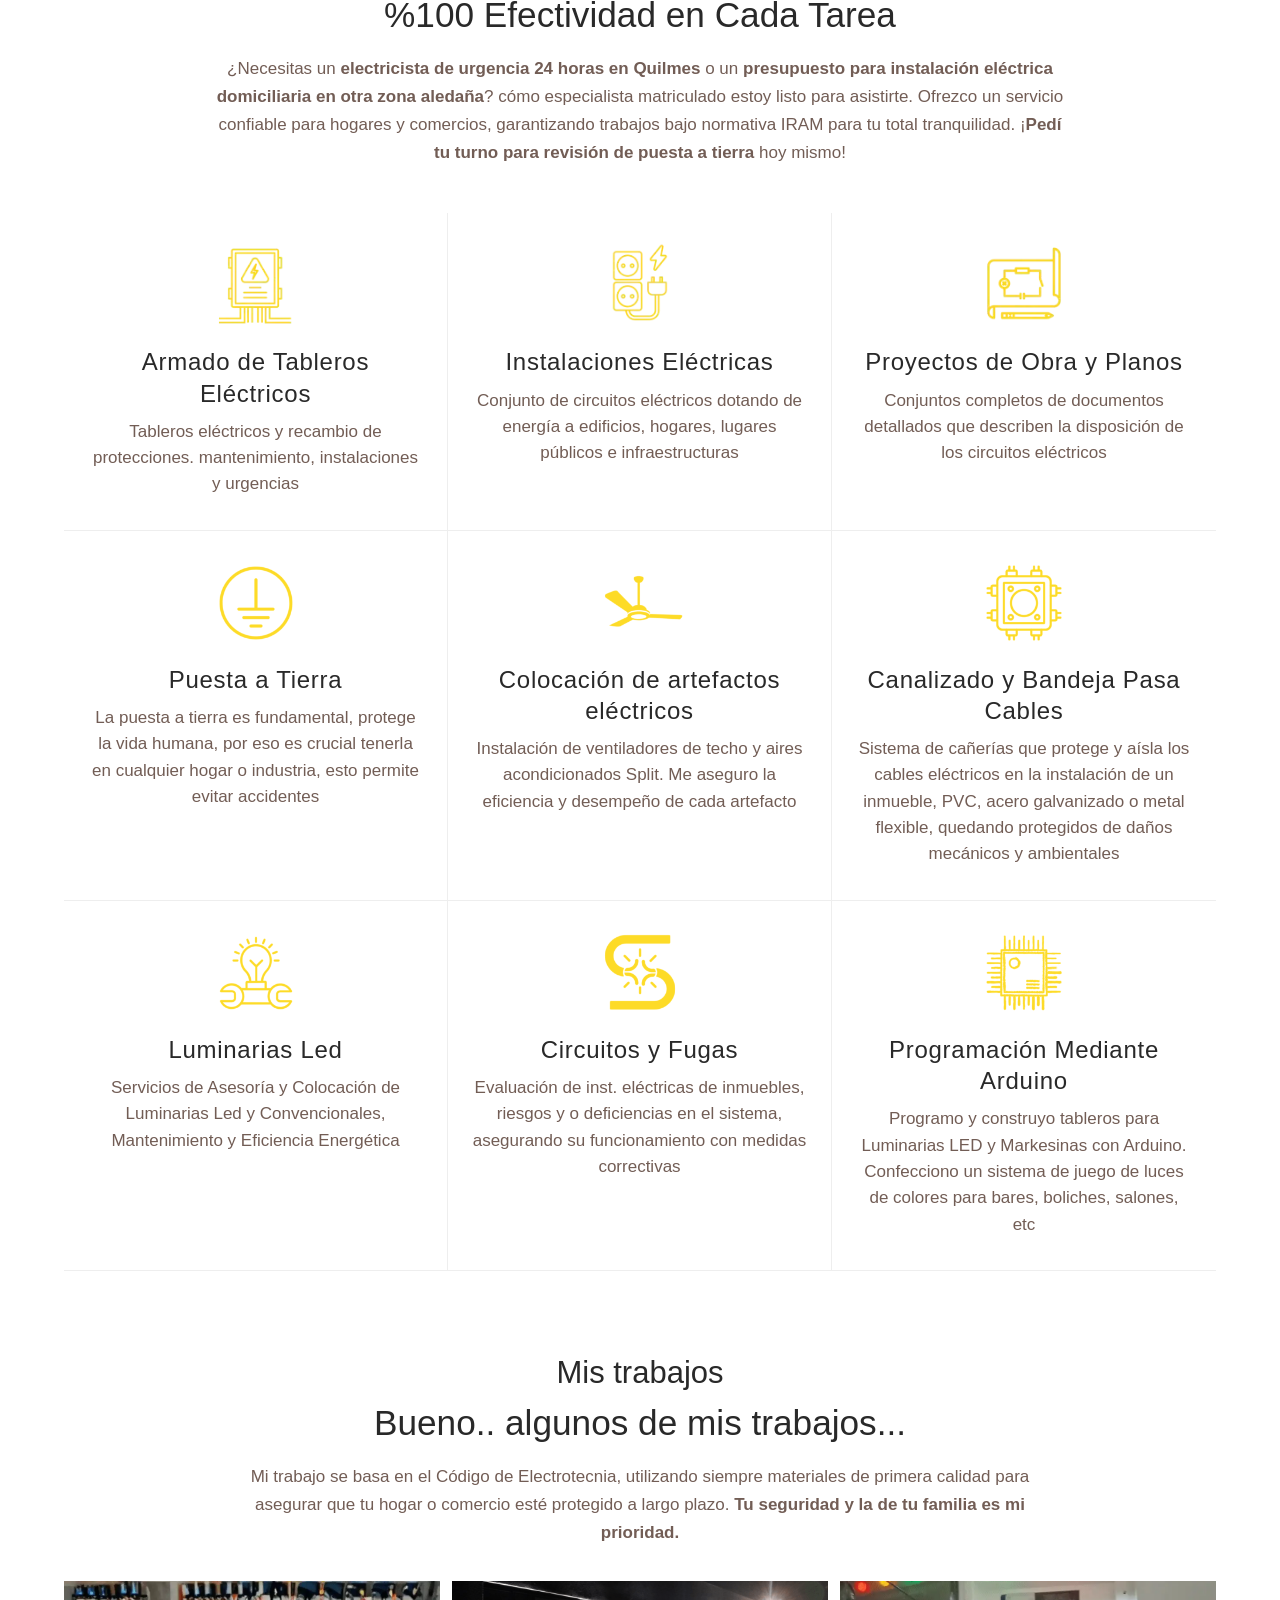
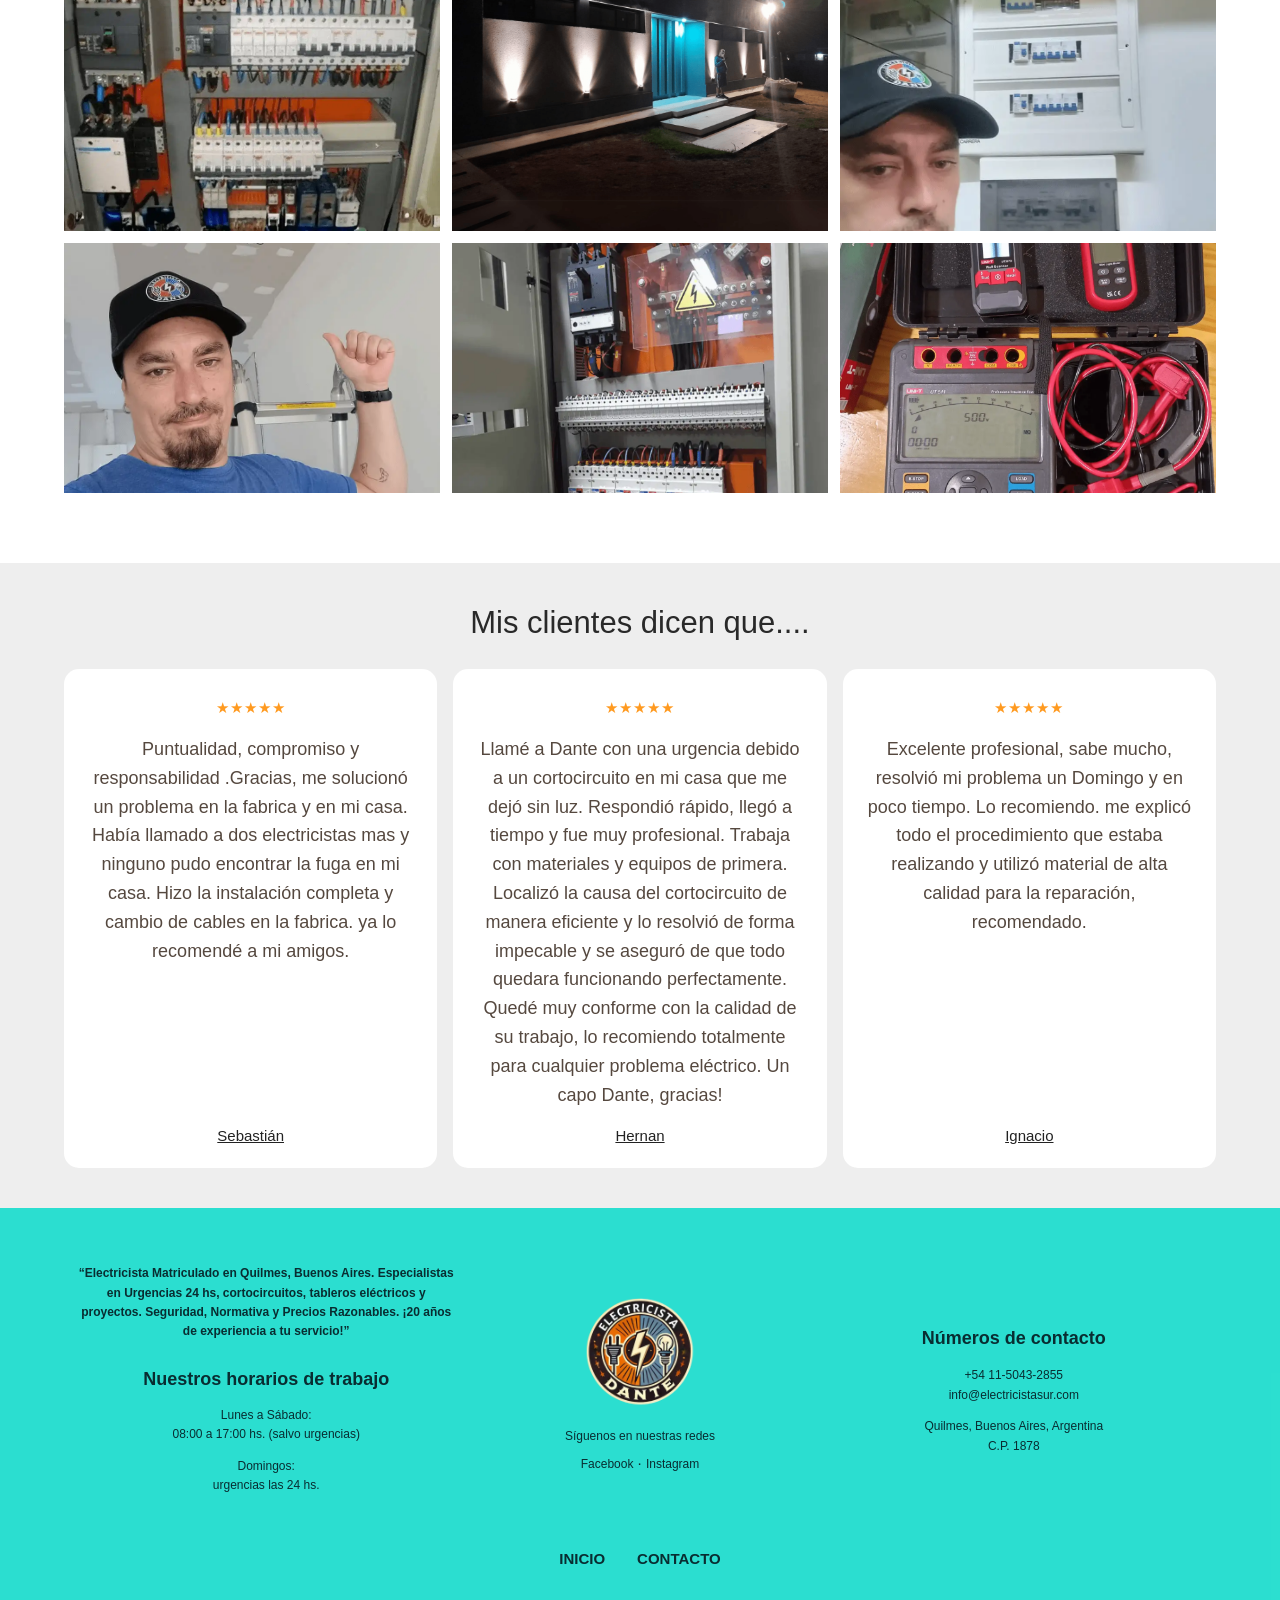
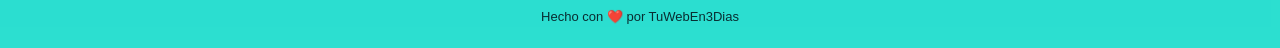
==== commit 5fa61a69: "Refine desktop navbar, metrics alignment, and photographic footer - Enlarge desktop header/nav (heig" ====
--- a/index.html
+++ b/index.html
@@ -71,10 +71,12 @@
   </main>
 
   <footer class="site-footer">
-    <p class="footer-claim"><strong>“Electricista Matriculado en Quilmes, Buenos Aires. Especialistas en Urgencias 24 hs, cortocircuitos, tableros eléctricos y proyectos. Seguridad, Normativa y Precios Razonables. ¡20 años de experiencia a tu servicio!”</strong></p>
-    <div class="footer-columns"><section><h2>Nuestros horarios de trabajo</h2><p>Lunes a Sábado:<br>08:00 a 17:00 hs. (salvo urgencias)</p><p>Domingos:<br>urgencias las 24 hs.</p></section>
+    <div class="footer-columns">
+      <section class="footer-info"><p class="footer-claim"><strong>“Electricista Matriculado en Quilmes, Buenos Aires. Especialistas en Urgencias 24 hs, cortocircuitos, tableros eléctricos y proyectos. Seguridad, Normativa y Precios Razonables. ¡20 años de experiencia a tu servicio!”</strong></p><h2>Nuestros horarios de trabajo</h2><p>Lunes a Sábado:<br>08:00 a 17:00 hs. (salvo urgencias)</p><p>Domingos:<br>urgencias las 24 hs.</p></section>
       <section class="footer-brand"><img src="assets/logo.webp" alt="Electricista Sur" width="100" height="100"><p>Síguenos en nuestras redes</p><a href="https://www.facebook.com/DLMantenimiento" target="_blank" rel="noreferrer">Facebook</a> · <a href="https://www.instagram.com/electricista_dlmantenimientos/" target="_blank" rel="noreferrer">Instagram</a></section>
-      <section><h2>Números de contacto</h2><p><a href="tel:+541150432855">+54 11-5043-2855</a><br><a href="mailto:info@electricistasur.com">info@electricistasur.com</a></p><p>Quilmes, Buenos Aires, Argentina<br>C.P. 1878</p></section></div>
+      <section class="footer-contact"><h2>Números de contacto</h2><p><a href="tel:+541150432855">+54 11-5043-2855</a><br><a href="mailto:info@electricistasur.com">info@electricistasur.com</a></p><p>Quilmes, Buenos Aires, Argentina<br>C.P. 1878</p></section>
+    </div>
+    <nav class="footer-nav" aria-label="Navegación del pie"><a href="/electricista-sur-preview/">INICIO</a><a href="/electricista-sur-preview/electricista-quilmes/electricista-cerca-de-mi-casa/">CONTACTO</a></nav>
     <p class="copyright">Hecho con ❤️ por TuWebEn3Dias</p>
   </footer>
   <script src="assets/site.js" defer></script>
--- a/assets/styles.css
+++ b/assets/styles.css
@@ -1,3 +1,6 @@
 :root{--ink:#292929;--yellow:#ffdf22;--cyan:#04b4c5;--muted:#725d55;--line:#e6e6e6;--content:1200px}*{box-sizing:border-box}html{scroll-behavior:smooth}body{margin:0;color:var(--ink);font-family:Arial,Helvetica,sans-serif;font-size:15px}a{color:inherit}.visually-hidden{position:absolute;width:1px;height:1px;padding:0;margin:-1px;overflow:hidden;clip:rect(0,0,0,0);white-space:nowrap;border:0}.site-header{height:88px;padding:8px max(5vw,24px);display:flex;align-items:center;justify-content:space-between;background:#fff;position:relative;z-index:5}.brand img{display:block;border-radius:50%;object-fit:cover}.main-nav{display:flex;flex-direction:column;gap:9px;align-items:center;margin-right:12%}.main-nav a{text-decoration:none;font-size:11px;font-weight:600}.menu-toggle{display:none;border:0;background:none;font-size:25px}.hero{height:495px;background:var(--yellow);position:relative;padding:95px max(calc((100% - var(--content))/2),7vw) 100px;display:flex;align-items:flex-start;overflow:visible}.hero-copy{width:55%;position:relative;z-index:1}.eyebrow{font-size:13px;color:#55483f;margin:0 0 22px}.hero h1{font-size:clamp(32px,4vw,52px);line-height:1.16;margin:0 0 20px;font-weight:700;letter-spacing:-.03em}.hero-lead{max-width:490px;border-left:2px solid #9b813a;padding:7px 0 7px 22px;margin:0 0 28px;color:#55483f;line-height:1.55}.hero-photo{position:absolute;width:min(370px,34vw);height:min(370px,34vw);right:18%;top:43%;border-radius:50%;object-fit:cover}.button{display:inline-flex;align-items:center;justify-content:center;border:0;border-radius:24px;padding:11px 22px;text-decoration:none;font-size:13px;font-weight:700;box-shadow:0 2px 6px #0002;cursor:pointer}.button-blue{background:var(--cyan);color:#07282c}.button-yellow{background:var(--yellow);color:#292929}.intro-stats{position:relative;z-index:2;max-width:var(--content);margin:-82px auto 65px;min-height:330px;background:#fff;display:grid;grid-template-columns:36% 64%;box-shadow:0 2px 5px #0003}.intro-card{padding:34px 28px;background:#05b0c5;color:#fff}.intro-card .eyebrow{color:#e4feff;margin-bottom:8px}.intro-card h2{font-size:22px;line-height:1.1;margin:0 0 15px}.intro-card p:not(.eyebrow){font-size:12px;line-height:1.45}.intro-card .button{margin-top:8px}.stats-grid{padding:30px;display:grid;grid-template-columns:1fr 1fr}.stat{min-height:125px;border-bottom:1px solid var(--line);display:grid;grid-template-columns:44px 1fr;align-items:center;column-gap:12px;padding:14px}.stat:nth-child(odd){border-right:1px solid var(--line)}.stat img{width:42px;height:42px;object-fit:contain;grid-row:span 2}.stat strong{font-size:25px;font-weight:400;color:#332a2a}.stat span{font-size:12px;color:var(--muted)}.section-wrap{max-width:var(--content);margin:0 auto;padding-left:24px;padding-right:24px}.services{text-align:center;padding-top:15px;padding-bottom:58px}.section-kicker{font-size:20px;margin:0 0 8px;text-align:center}.services h2,.work h2{font-size:25px;font-weight:400;margin:0 0 14px}.section-intro{max-width:710px;margin:0 auto 38px;color:var(--muted);font-size:13px;line-height:1.55}.service-grid{display:grid;grid-template-columns:repeat(3,1fr)}.service{padding:22px 20px 25px;min-height:205px;border-right:1px solid #eee;border-bottom:1px solid #eee}.service:nth-child(3n){border-right:0}.service img{width:72px;height:72px;object-fit:contain}.service h3{font-size:16px;font-weight:400;letter-spacing:.03em;margin:8px 0}.service p{font-size:12px;line-height:1.5;color:var(--muted);margin:0}.work{text-align:center;padding-top:26px;padding-bottom:70px}.work .section-intro{margin-bottom:34px}.gallery{display:grid;grid-template-columns:repeat(3,1fr);gap:12px}.gallery img{width:100%;height:250px;object-fit:cover}.testimonials{background:#eee;padding:42px 0 40px}.testimonials .section-kicker{margin-bottom:28px}.testimonial-grid{display:grid;grid-template-columns:repeat(3,1fr);gap:16px}.quote{background:#fff;border-radius:15px;padding:26px 20px 20px;text-align:center;color:#55483f;display:flex;flex-direction:column;align-items:center;min-height:300px}.stars{color:#ff9a20;letter-spacing:1px}.quote p{font-size:13px;line-height:1.5;flex:1}.quote span{font-size:12px;color:#222;text-decoration:underline}.site-footer{padding:50px max(calc((100% - var(--content))/2),6vw) 22px;background:linear-gradient(120deg,#53e4d2,#04b8c6);text-align:center;color:#092b30}.footer-claim{max-width:950px;font-size:13px;line-height:1.5;margin:0 auto 30px}.footer-columns{display:grid;grid-template-columns:1fr 1fr 1fr;gap:28px;align-items:center}.footer-columns h2{font-size:14px}.footer-columns p,.footer-columns a{font-size:12px;line-height:1.7}.footer-brand img{width:100px;height:100px;border-radius:50%;object-fit:cover}.copyright{font-size:11px;margin:34px 0 0}.contact-main{background:white}.contact-hero{background:var(--yellow);text-align:center;padding:65px 24px 75px}.contact-hero h1{max-width:850px;margin:20px auto;font-size:clamp(28px,4vw,46px)}.contact-hero h2{font-size:clamp(20px,2.5vw,30px);line-height:1.35}.contact-details{display:grid;grid-template-columns:1fr 1fr;gap:50px;padding-top:65px;padding-bottom:65px;align-items:center}.contact-details>div:first-child{text-align:center;max-width:500px;margin:auto;line-height:1.7}.contact-details .section-kicker{text-align:center}.map-frame{height:340px;background:linear-gradient(140deg,#dce6df,#f2f1e9);display:grid;place-items:center;color:#51675b}.map-frame span{border-radius:22px;background:#fff;padding:12px 18px;box-shadow:0 2px 8px #0002}.contact-form-wrap{background:#f7f7f7;padding:60px 24px}.contact-form-inner{max-width:720px;margin:0 auto}.contact-form-inner>p{text-align:center}.contact-form-inner form{display:grid;grid-template-columns:1fr 1fr;gap:18px;margin-top:30px}.contact-form-inner label{display:grid;gap:7px;font-size:13px}.contact-form-inner label:nth-of-type(4){grid-column:1/-1}.contact-form-inner input,.contact-form-inner textarea{width:100%;border:1px solid #d5d5d5;background:#fff;padding:12px;font:inherit}.contact-form-inner textarea{resize:vertical}.contact-form-inner button{justify-self:start}.contact-form-inner .form-note{grid-column:1/-1;text-align:left;font-size:12px;color:#666;margin:0}
 @media(max-width:800px){.site-header{height:72px;padding:8px 22px}.menu-toggle{display:block}.main-nav{display:none;position:absolute;top:72px;left:0;right:0;background:#fff;padding:16px;margin:0;box-shadow:0 4px 8px #0001}.main-nav.is-open{display:flex}.hero{height:auto;min-height:520px;padding:78px 7vw 180px}.hero-copy{width:100%}.hero h1{font-size:clamp(34px,8vw,48px)}.hero-photo{width:220px;height:220px;right:8%;top:auto;bottom:-65px}.intro-stats{margin:-30px 14px 50px;grid-template-columns:1fr}.intro-card{padding:28px}.stats-grid{padding:12px}.stat{min-height:105px}.service-grid{grid-template-columns:repeat(2,1fr)}.service:nth-child(3n){border-right:1px solid #eee}.service:nth-child(2n){border-right:0}.gallery{grid-template-columns:repeat(2,1fr)}.gallery img{height:210px}.testimonial-grid{grid-template-columns:1fr}.quote{min-height:unset}.footer-columns{grid-template-columns:1fr;gap:14px}.contact-details{grid-template-columns:1fr;gap:28px}.contact-hero{padding:52px 22px}.contact-form-inner form{grid-template-columns:1fr}.contact-form-inner label:nth-of-type(4),.contact-form-inner .form-note{grid-column:auto}}
 @media(max-width:480px){.hero{min-height:555px;padding-top:60px}.hero-photo{width:190px;height:190px;right:10%;bottom:-55px}.intro-card h2{font-size:20px}.stats-grid{padding:8px}.stat{padding:8px;grid-template-columns:34px 1fr;column-gap:7px}.stat img{width:32px;height:32px}.stat strong{font-size:21px}.stat span{font-size:10px}.service-grid{grid-template-columns:1fr}.service,.service:nth-child(3n){border-right:0}.gallery img{height:160px}.section-wrap{padding-left:16px;padding-right:16px}}
+
+.site-footer{position:relative;isolation:isolate;min-height:440px;padding:56px max(calc((100% - 1200px)/2),6vw) 24px;color:#092d31;background:#20c9bf url("https://electricistasur.com/wp-content/uploads/2024/09/image888.jpg") center 48%/cover no-repeat;display:flex;flex-direction:column;justify-content:space-between;gap:24px}.site-footer::before{content:"";position:absolute;inset:0;z-index:-1;background:rgba(48,231,215,.72)}.footer-columns{display:grid;grid-template-columns:1fr .72fr 1fr;align-items:center;gap:48px;text-align:center}.footer-columns section{padding:0}.footer-info h2,.footer-contact h2{font-size:18px;margin:24px 0 16px}.footer-info p,.footer-contact p{line-height:1.6}.footer-claim{margin:0 auto 28px;max-width:530px;line-height:1.5}.footer-brand img{width:112px;height:112px;border-radius:50%;object-fit:cover}.footer-brand p{margin:14px 0 8px}.site-footer a{text-decoration:none}.footer-nav{display:flex;justify-content:center;gap:32px;font-weight:700}.copyright{margin:0;text-align:center;font-size:13px}
+@media(max-width:800px){.site-footer{min-height:0;padding:38px 22px 20px;gap:28px}.footer-columns{grid-template-columns:1fr;gap:26px}.footer-info h2{margin-top:18px}.footer-claim{margin-bottom:22px}.footer-brand img{width:96px;height:96px}}
--- a/assets/desktop-scale.css
+++ b/assets/desktop-scale.css
@@ -1,17 +1,24 @@
 @media (min-width: 1100px) {
   .site-header {
-    height: 76px;
+    height: 100px;
     padding: 8px max(calc((100% - 840px) / 2), 24px);
+  }
+
+  .brand img {
+    width: 58px;
+    height: 58px;
   }
 
   .main-nav {
     flex-direction: row;
-    gap: 20px;
+    gap: 26px;
     margin-right: 0;
   }
 
   .main-nav a {
-    font-size: 12px;
+    font-size: 14px;
+    font-weight: 700;
+    letter-spacing: 0.3px;
   }
 
   body {
@@ -82,6 +89,8 @@
   .stat {
     grid-template-columns: 56px 1fr;
     column-gap: 16px;
+    row-gap: 12px;
+    align-content: center;
   }
 
   .stat img {
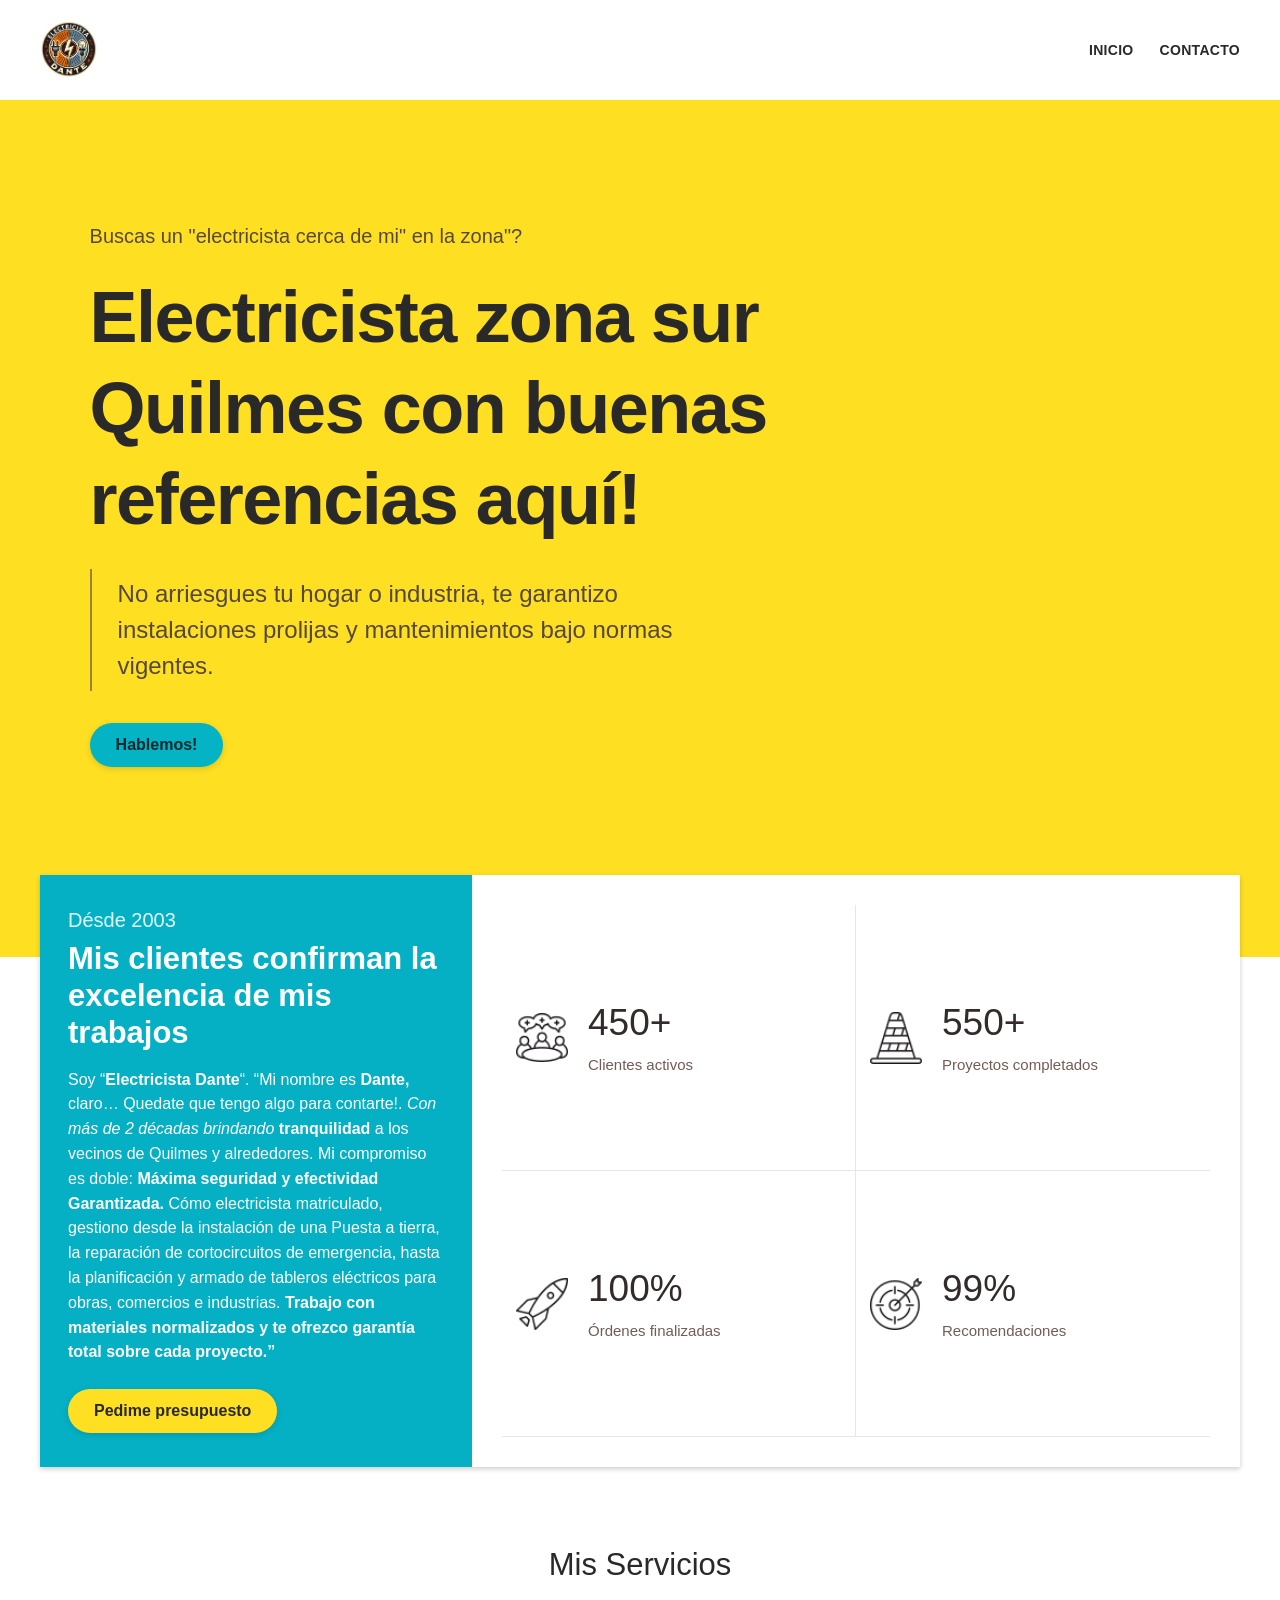
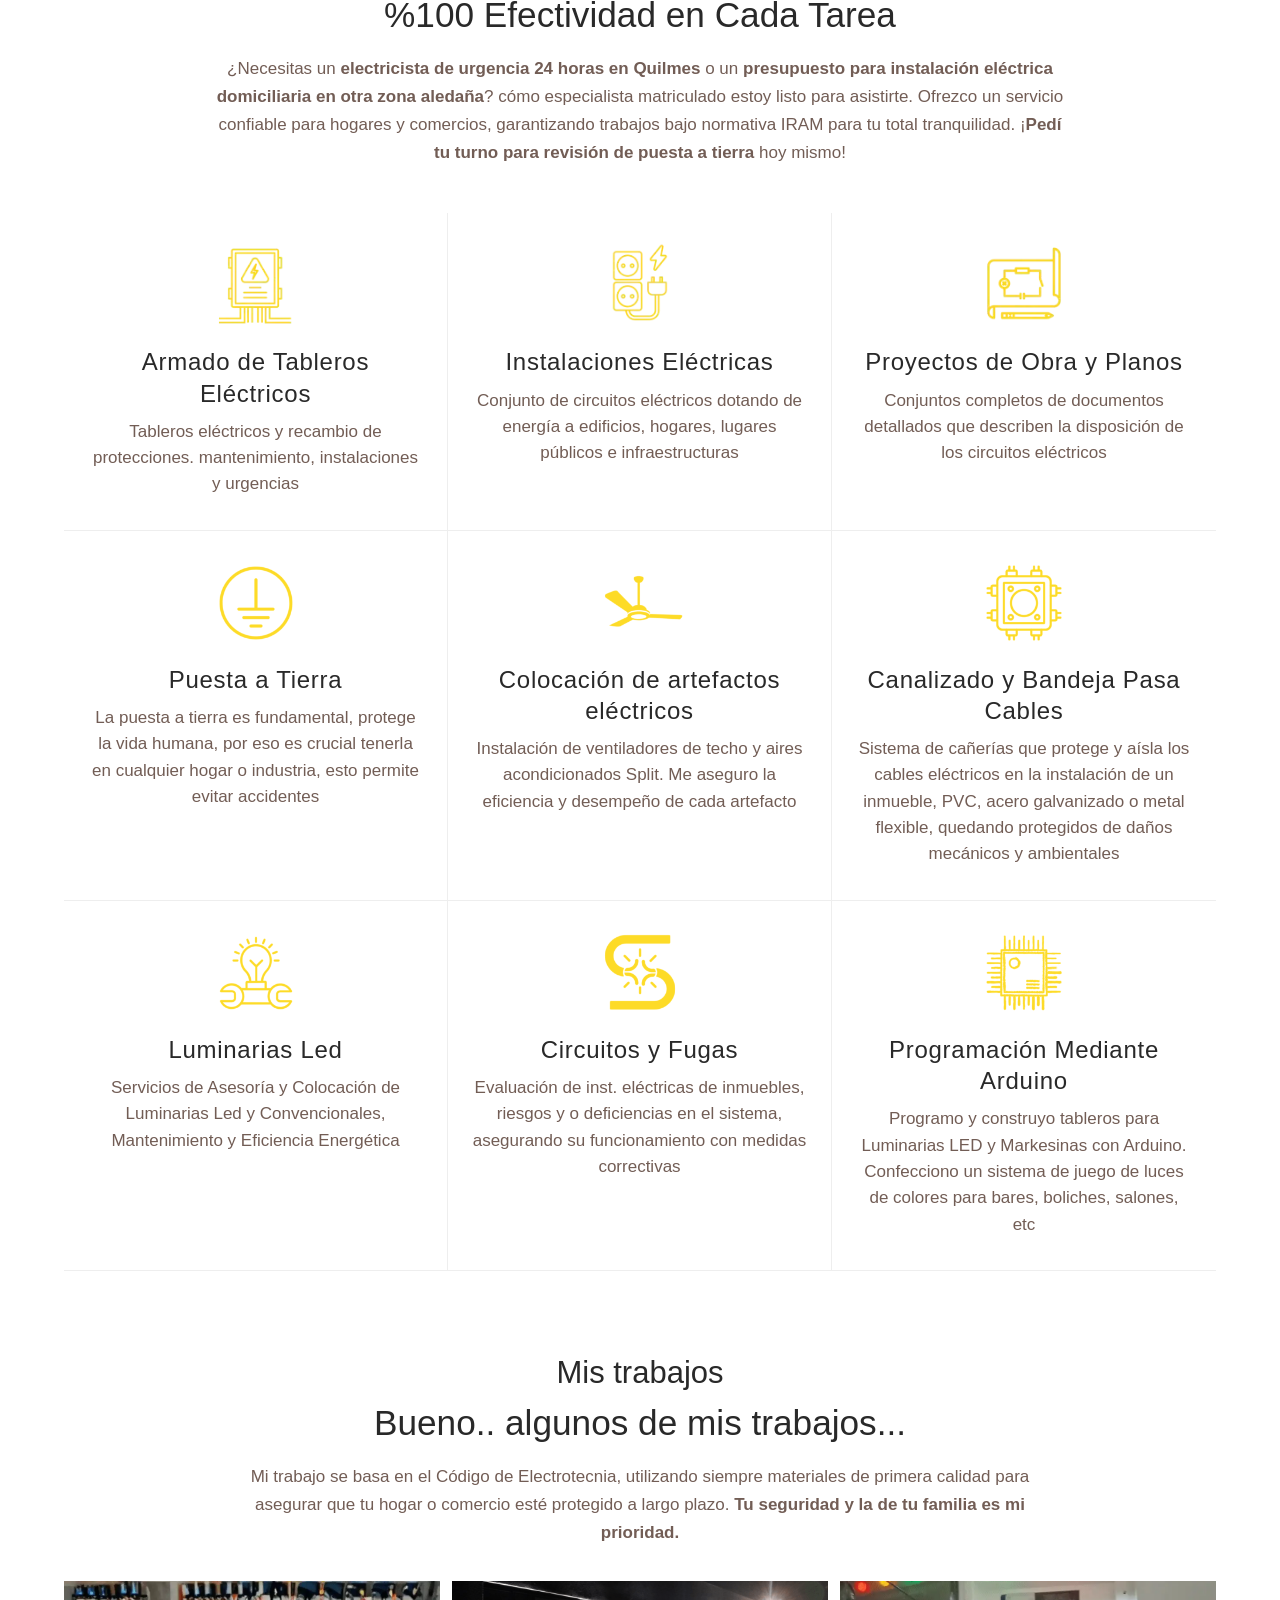
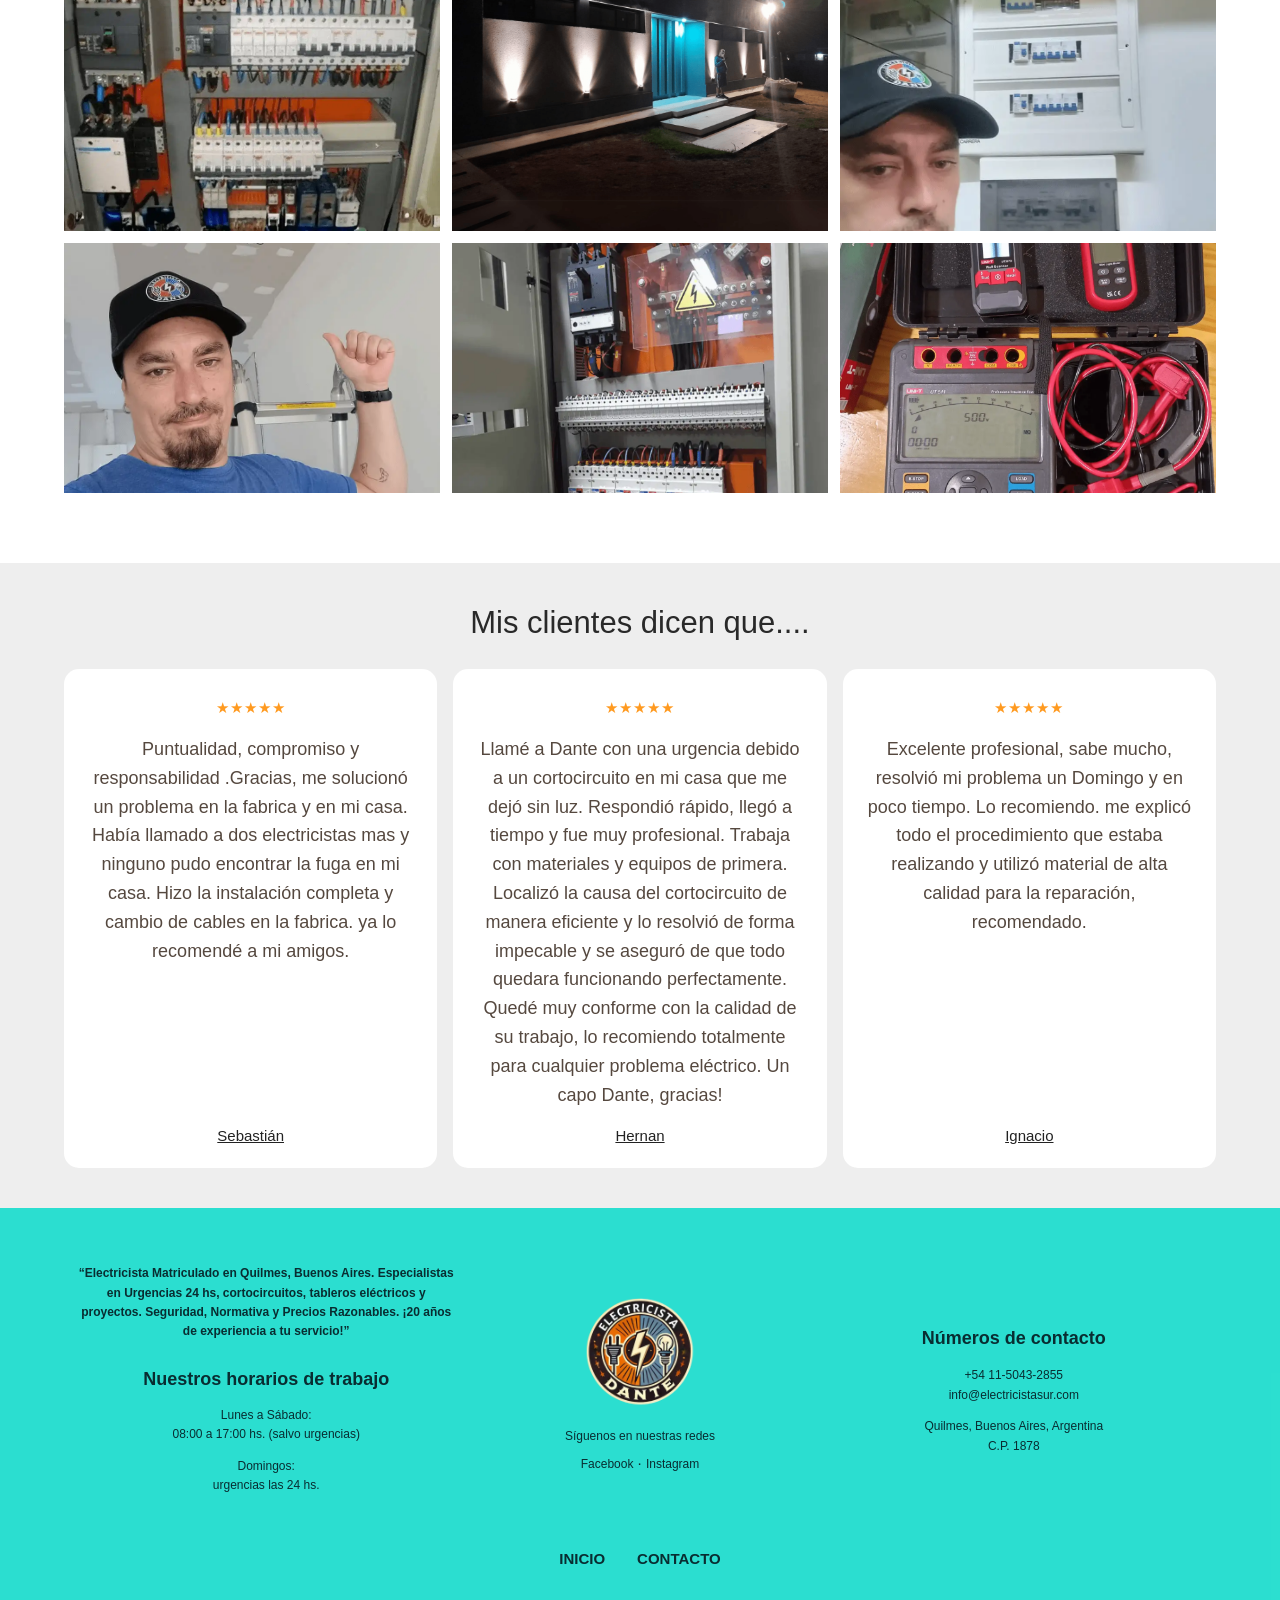
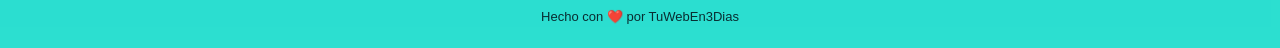
==== commit 8d3b68d1: "Harden demo isolation, contact parameters and form safety" ====
--- a/index.html
+++ b/index.html
@@ -1,6 +1,9 @@
 <!doctype html>
 <html lang="es-AR" data-revision="electricista-sur-hero-navbar-v3-20261017">
 <head>
+<meta name="referrer" content="no-referrer">
+<meta http-equiv="Content-Security-Policy" content="base-uri 'self'; object-src 'none'; form-action 'none'">
+
   <meta charset="utf-8">
   <meta name="viewport" content="width=device-width, initial-scale=1">
   <meta name="description" content="Electricista zona sur, Quilmes. Instalaciones prolijas y mantenimiento eléctrico.">
@@ -73,7 +76,7 @@
   <footer class="site-footer">
     <div class="footer-columns">
       <section class="footer-info"><p class="footer-claim"><strong>“Electricista Matriculado en Quilmes, Buenos Aires. Especialistas en Urgencias 24 hs, cortocircuitos, tableros eléctricos y proyectos. Seguridad, Normativa y Precios Razonables. ¡20 años de experiencia a tu servicio!”</strong></p><h2>Nuestros horarios de trabajo</h2><p>Lunes a Sábado:<br>08:00 a 17:00 hs. (salvo urgencias)</p><p>Domingos:<br>urgencias las 24 hs.</p></section>
-      <section class="footer-brand"><img src="assets/logo.webp" alt="Electricista Sur" width="100" height="100"><p>Síguenos en nuestras redes</p><a href="https://www.facebook.com/DLMantenimiento" target="_blank" rel="noreferrer">Facebook</a> · <a href="https://www.instagram.com/electricista_dlmantenimientos/" target="_blank" rel="noreferrer">Instagram</a></section>
+      <section class="footer-brand"><img src="assets/logo.webp" alt="Electricista Sur" width="100" height="100"><p>Síguenos en nuestras redes</p><a href="https://www.facebook.com/DLMantenimiento" target="_blank" rel="noopener noreferrer">Facebook</a> · <a href="https://www.instagram.com/electricista_dlmantenimientos/" target="_blank" rel="noopener noreferrer">Instagram</a></section>
       <section class="footer-contact"><h2>Números de contacto</h2><p><a href="tel:+541150432855">+54 11-5043-2855</a><br><a href="mailto:info@electricistasur.com">info@electricistasur.com</a></p><p>Quilmes, Buenos Aires, Argentina<br>C.P. 1878</p></section>
     </div>
     <nav class="footer-nav" aria-label="Navegación del pie"><a href="/electricista-sur-preview/">INICIO</a><a href="/electricista-sur-preview/electricista-quilmes/electricista-cerca-de-mi-casa/">CONTACTO</a></nav>
--- a/assets/styles.css
+++ b/assets/styles.css
@@ -1,6 +1,800 @@
-:root{--ink:#292929;--yellow:#ffdf22;--cyan:#04b4c5;--muted:#725d55;--line:#e6e6e6;--content:1200px}*{box-sizing:border-box}html{scroll-behavior:smooth}body{margin:0;color:var(--ink);font-family:Arial,Helvetica,sans-serif;font-size:15px}a{color:inherit}.visually-hidden{position:absolute;width:1px;height:1px;padding:0;margin:-1px;overflow:hidden;clip:rect(0,0,0,0);white-space:nowrap;border:0}.site-header{height:88px;padding:8px max(5vw,24px);display:flex;align-items:center;justify-content:space-between;background:#fff;position:relative;z-index:5}.brand img{display:block;border-radius:50%;object-fit:cover}.main-nav{display:flex;flex-direction:column;gap:9px;align-items:center;margin-right:12%}.main-nav a{text-decoration:none;font-size:11px;font-weight:600}.menu-toggle{display:none;border:0;background:none;font-size:25px}.hero{height:495px;background:var(--yellow);position:relative;padding:95px max(calc((100% - var(--content))/2),7vw) 100px;display:flex;align-items:flex-start;overflow:visible}.hero-copy{width:55%;position:relative;z-index:1}.eyebrow{font-size:13px;color:#55483f;margin:0 0 22px}.hero h1{font-size:clamp(32px,4vw,52px);line-height:1.16;margin:0 0 20px;font-weight:700;letter-spacing:-.03em}.hero-lead{max-width:490px;border-left:2px solid #9b813a;padding:7px 0 7px 22px;margin:0 0 28px;color:#55483f;line-height:1.55}.hero-photo{position:absolute;width:min(370px,34vw);height:min(370px,34vw);right:18%;top:43%;border-radius:50%;object-fit:cover}.button{display:inline-flex;align-items:center;justify-content:center;border:0;border-radius:24px;padding:11px 22px;text-decoration:none;font-size:13px;font-weight:700;box-shadow:0 2px 6px #0002;cursor:pointer}.button-blue{background:var(--cyan);color:#07282c}.button-yellow{background:var(--yellow);color:#292929}.intro-stats{position:relative;z-index:2;max-width:var(--content);margin:-82px auto 65px;min-height:330px;background:#fff;display:grid;grid-template-columns:36% 64%;box-shadow:0 2px 5px #0003}.intro-card{padding:34px 28px;background:#05b0c5;color:#fff}.intro-card .eyebrow{color:#e4feff;margin-bottom:8px}.intro-card h2{font-size:22px;line-height:1.1;margin:0 0 15px}.intro-card p:not(.eyebrow){font-size:12px;line-height:1.45}.intro-card .button{margin-top:8px}.stats-grid{padding:30px;display:grid;grid-template-columns:1fr 1fr}.stat{min-height:125px;border-bottom:1px solid var(--line);display:grid;grid-template-columns:44px 1fr;align-items:center;column-gap:12px;padding:14px}.stat:nth-child(odd){border-right:1px solid var(--line)}.stat img{width:42px;height:42px;object-fit:contain;grid-row:span 2}.stat strong{font-size:25px;font-weight:400;color:#332a2a}.stat span{font-size:12px;color:var(--muted)}.section-wrap{max-width:var(--content);margin:0 auto;padding-left:24px;padding-right:24px}.services{text-align:center;padding-top:15px;padding-bottom:58px}.section-kicker{font-size:20px;margin:0 0 8px;text-align:center}.services h2,.work h2{font-size:25px;font-weight:400;margin:0 0 14px}.section-intro{max-width:710px;margin:0 auto 38px;color:var(--muted);font-size:13px;line-height:1.55}.service-grid{display:grid;grid-template-columns:repeat(3,1fr)}.service{padding:22px 20px 25px;min-height:205px;border-right:1px solid #eee;border-bottom:1px solid #eee}.service:nth-child(3n){border-right:0}.service img{width:72px;height:72px;object-fit:contain}.service h3{font-size:16px;font-weight:400;letter-spacing:.03em;margin:8px 0}.service p{font-size:12px;line-height:1.5;color:var(--muted);margin:0}.work{text-align:center;padding-top:26px;padding-bottom:70px}.work .section-intro{margin-bottom:34px}.gallery{display:grid;grid-template-columns:repeat(3,1fr);gap:12px}.gallery img{width:100%;height:250px;object-fit:cover}.testimonials{background:#eee;padding:42px 0 40px}.testimonials .section-kicker{margin-bottom:28px}.testimonial-grid{display:grid;grid-template-columns:repeat(3,1fr);gap:16px}.quote{background:#fff;border-radius:15px;padding:26px 20px 20px;text-align:center;color:#55483f;display:flex;flex-direction:column;align-items:center;min-height:300px}.stars{color:#ff9a20;letter-spacing:1px}.quote p{font-size:13px;line-height:1.5;flex:1}.quote span{font-size:12px;color:#222;text-decoration:underline}.site-footer{padding:50px max(calc((100% - var(--content))/2),6vw) 22px;background:linear-gradient(120deg,#53e4d2,#04b8c6);text-align:center;color:#092b30}.footer-claim{max-width:950px;font-size:13px;line-height:1.5;margin:0 auto 30px}.footer-columns{display:grid;grid-template-columns:1fr 1fr 1fr;gap:28px;align-items:center}.footer-columns h2{font-size:14px}.footer-columns p,.footer-columns a{font-size:12px;line-height:1.7}.footer-brand img{width:100px;height:100px;border-radius:50%;object-fit:cover}.copyright{font-size:11px;margin:34px 0 0}.contact-main{background:white}.contact-hero{background:var(--yellow);text-align:center;padding:65px 24px 75px}.contact-hero h1{max-width:850px;margin:20px auto;font-size:clamp(28px,4vw,46px)}.contact-hero h2{font-size:clamp(20px,2.5vw,30px);line-height:1.35}.contact-details{display:grid;grid-template-columns:1fr 1fr;gap:50px;padding-top:65px;padding-bottom:65px;align-items:center}.contact-details>div:first-child{text-align:center;max-width:500px;margin:auto;line-height:1.7}.contact-details .section-kicker{text-align:center}.map-frame{height:340px;background:linear-gradient(140deg,#dce6df,#f2f1e9);display:grid;place-items:center;color:#51675b}.map-frame span{border-radius:22px;background:#fff;padding:12px 18px;box-shadow:0 2px 8px #0002}.contact-form-wrap{background:#f7f7f7;padding:60px 24px}.contact-form-inner{max-width:720px;margin:0 auto}.contact-form-inner>p{text-align:center}.contact-form-inner form{display:grid;grid-template-columns:1fr 1fr;gap:18px;margin-top:30px}.contact-form-inner label{display:grid;gap:7px;font-size:13px}.contact-form-inner label:nth-of-type(4){grid-column:1/-1}.contact-form-inner input,.contact-form-inner textarea{width:100%;border:1px solid #d5d5d5;background:#fff;padding:12px;font:inherit}.contact-form-inner textarea{resize:vertical}.contact-form-inner button{justify-self:start}.contact-form-inner .form-note{grid-column:1/-1;text-align:left;font-size:12px;color:#666;margin:0}
-@media(max-width:800px){.site-header{height:72px;padding:8px 22px}.menu-toggle{display:block}.main-nav{display:none;position:absolute;top:72px;left:0;right:0;background:#fff;padding:16px;margin:0;box-shadow:0 4px 8px #0001}.main-nav.is-open{display:flex}.hero{height:auto;min-height:520px;padding:78px 7vw 180px}.hero-copy{width:100%}.hero h1{font-size:clamp(34px,8vw,48px)}.hero-photo{width:220px;height:220px;right:8%;top:auto;bottom:-65px}.intro-stats{margin:-30px 14px 50px;grid-template-columns:1fr}.intro-card{padding:28px}.stats-grid{padding:12px}.stat{min-height:105px}.service-grid{grid-template-columns:repeat(2,1fr)}.service:nth-child(3n){border-right:1px solid #eee}.service:nth-child(2n){border-right:0}.gallery{grid-template-columns:repeat(2,1fr)}.gallery img{height:210px}.testimonial-grid{grid-template-columns:1fr}.quote{min-height:unset}.footer-columns{grid-template-columns:1fr;gap:14px}.contact-details{grid-template-columns:1fr;gap:28px}.contact-hero{padding:52px 22px}.contact-form-inner form{grid-template-columns:1fr}.contact-form-inner label:nth-of-type(4),.contact-form-inner .form-note{grid-column:auto}}
-@media(max-width:480px){.hero{min-height:555px;padding-top:60px}.hero-photo{width:190px;height:190px;right:10%;bottom:-55px}.intro-card h2{font-size:20px}.stats-grid{padding:8px}.stat{padding:8px;grid-template-columns:34px 1fr;column-gap:7px}.stat img{width:32px;height:32px}.stat strong{font-size:21px}.stat span{font-size:10px}.service-grid{grid-template-columns:1fr}.service,.service:nth-child(3n){border-right:0}.gallery img{height:160px}.section-wrap{padding-left:16px;padding-right:16px}}
-
-.site-footer{position:relative;isolation:isolate;min-height:440px;padding:56px max(calc((100% - 1200px)/2),6vw) 24px;color:#092d31;background:#20c9bf url("https://electricistasur.com/wp-content/uploads/2024/09/image888.jpg") center 48%/cover no-repeat;display:flex;flex-direction:column;justify-content:space-between;gap:24px}.site-footer::before{content:"";position:absolute;inset:0;z-index:-1;background:rgba(48,231,215,.72)}.footer-columns{display:grid;grid-template-columns:1fr .72fr 1fr;align-items:center;gap:48px;text-align:center}.footer-columns section{padding:0}.footer-info h2,.footer-contact h2{font-size:18px;margin:24px 0 16px}.footer-info p,.footer-contact p{line-height:1.6}.footer-claim{margin:0 auto 28px;max-width:530px;line-height:1.5}.footer-brand img{width:112px;height:112px;border-radius:50%;object-fit:cover}.footer-brand p{margin:14px 0 8px}.site-footer a{text-decoration:none}.footer-nav{display:flex;justify-content:center;gap:32px;font-weight:700}.copyright{margin:0;text-align:center;font-size:13px}
-@media(max-width:800px){.site-footer{min-height:0;padding:38px 22px 20px;gap:28px}.footer-columns{grid-template-columns:1fr;gap:26px}.footer-info h2{margin-top:18px}.footer-claim{margin-bottom:22px}.footer-brand img{width:96px;height:96px}}
+:root {
+    --ink: #292929;
+    --yellow: #ffdf22;
+    --cyan: #04b4c5;
+    --muted: #725d55;
+    --line: #e6e6e6;
+    --content: 1200px
+}
+
+* {
+    box-sizing: border-box
+}
+
+html {
+    scroll-behavior: smooth
+}
+
+body {
+    margin: 0;
+    color: var(--ink);
+    font-family: Arial, Helvetica, sans-serif;
+    font-size: 15px
+}
+
+a {
+    color: inherit
+}
+
+.visually-hidden {
+    position: absolute;
+    width: 1px;
+    height: 1px;
+    padding: 0;
+    margin: -1px;
+    overflow: hidden;
+    clip: rect(0, 0, 0, 0);
+    white-space: nowrap;
+    border: 0
+}
+
+.site-header {
+    height: 88px;
+    max-width: 1300px;
+    margin-left: auto;
+    margin-right: auto;
+    /* padding: 8px max(5vw, 24px); */
+    display: flex;
+    align-items: center;
+    justify-content: space-between;
+    background: #fff;
+    position: relative;
+    z-index: 5
+}
+
+.brand img {
+    display: block;
+    border-radius: 50%;
+    object-fit: cover
+}
+
+.main-nav {
+    display: flex;
+    flex-direction: column;
+    gap: 9px;
+    align-items: center;
+    margin-right: 12%
+}
+
+.main-nav a {
+    text-decoration: none;
+    font-size: 11px;
+    font-weight: 600
+}
+
+.menu-toggle {
+    display: none;
+    border: 0;
+    background: none;
+    font-size: 25px
+}
+
+.hero {
+    height: 495px;
+    background: var(--yellow);
+    position: relative;
+    padding: 95px max(calc((100% - var(--content))/2), 7vw) 100px;
+    display: flex;
+    align-items: flex-start;
+    overflow: visible
+}
+
+.hero-copy {
+    width: 55%;
+    position: relative;
+    z-index: 1
+}
+
+.eyebrow {
+    font-size: 13px;
+    color: #55483f;
+    margin: 0 0 22px
+}
+
+.hero h1 {
+    font-size: clamp(32px, 4vw, 52px);
+    line-height: 1.16;
+    margin: 0 0 20px;
+    font-weight: 700;
+    letter-spacing: -.03em
+}
+
+.hero-lead {
+    max-width: 490px;
+    border-left: 2px solid #9b813a;
+    padding: 7px 0 7px 22px;
+    margin: 0 0 28px;
+    color: #55483f;
+    line-height: 1.55
+}
+
+.hero-photo {
+    position: absolute;
+    width: min(370px, 34vw);
+    height: min(370px, 34vw);
+    right: 18%;
+    top: 43%;
+    border-radius: 50%;
+    object-fit: cover
+}
+
+.button {
+    display: inline-flex;
+    align-items: center;
+    justify-content: center;
+    border: 0;
+    border-radius: 24px;
+    padding: 11px 22px;
+    text-decoration: none;
+    font-size: 13px;
+    font-weight: 700;
+    box-shadow: 0 2px 6px #0002;
+    cursor: pointer
+}
+
+.button-blue {
+    background: var(--cyan);
+    color: #07282c
+}
+
+.button-yellow {
+    background: var(--yellow);
+    color: #292929
+}
+
+.intro-stats {
+    position: relative;
+    z-index: 2;
+    max-width: var(--content);
+    margin: -82px auto 65px;
+    min-height: 330px;
+    background: #fff;
+    display: grid;
+    grid-template-columns: 36% 64%;
+    box-shadow: 0 2px 5px #0003
+}
+
+.intro-card {
+    padding: 34px 28px;
+    background: #05b0c5;
+    color: #fff
+}
+
+.intro-card .eyebrow {
+    color: #e4feff;
+    margin-bottom: 8px
+}
+
+.intro-card h2 {
+    font-size: 22px;
+    line-height: 1.1;
+    margin: 0 0 15px
+}
+
+.intro-card p:not(.eyebrow) {
+    font-size: 12px;
+    line-height: 1.45
+}
+
+.intro-card .button {
+    margin-top: 8px
+}
+
+.stats-grid {
+    padding: 30px;
+    display: grid;
+    grid-template-columns: 1fr 1fr
+}
+
+.stat {
+    min-height: 125px;
+    border-bottom: 1px solid var(--line);
+    display: grid;
+    grid-template-columns: 44px 1fr;
+    align-items: center;
+    column-gap: 12px;
+    padding: 14px
+}
+
+.stat:nth-child(odd) {
+    border-right: 1px solid var(--line)
+}
+
+.stat img {
+    width: 42px;
+    height: 42px;
+    object-fit: contain;
+    grid-row: span 2
+}
+
+.stat strong {
+    font-size: 25px;
+    font-weight: 400;
+    color: #332a2a
+}
+
+.stat span {
+    font-size: 12px;
+    color: var(--muted)
+}
+
+.section-wrap {
+    max-width: var(--content);
+    margin: 0 auto;
+    padding-left: 24px;
+    padding-right: 24px
+}
+
+.services {
+    text-align: center;
+    padding-top: 15px;
+    padding-bottom: 58px
+}
+
+.section-kicker {
+    font-size: 20px;
+    margin: 0 0 8px;
+    text-align: center
+}
+
+.services h2,
+.work h2 {
+    font-size: 25px;
+    font-weight: 400;
+    margin: 0 0 14px
+}
+
+.section-intro {
+    max-width: 710px;
+    margin: 0 auto 38px;
+    color: var(--muted);
+    font-size: 13px;
+    line-height: 1.55
+}
+
+.service-grid {
+    display: grid;
+    grid-template-columns: repeat(3, 1fr)
+}
+
+.service {
+    padding: 22px 20px 25px;
+    min-height: 205px;
+    border-right: 1px solid #eee;
+    border-bottom: 1px solid #eee
+}
+
+.service:nth-child(3n) {
+    border-right: 0
+}
+
+.service img {
+    width: 72px;
+    height: 72px;
+    object-fit: contain
+}
+
+.service h3 {
+    font-size: 16px;
+    font-weight: 400;
+    letter-spacing: .03em;
+    margin: 8px 0
+}
+
+.service p {
+    font-size: 12px;
+    line-height: 1.5;
+    color: var(--muted);
+    margin: 0
+}
+
+.work {
+    text-align: center;
+    padding-top: 26px;
+    padding-bottom: 70px
+}
+
+.work .section-intro {
+    margin-bottom: 34px
+}
+
+.gallery {
+    display: grid;
+    grid-template-columns: repeat(3, 1fr);
+    gap: 12px
+}
+
+.gallery img {
+    width: 100%;
+    height: 250px;
+    object-fit: cover
+}
+
+.testimonials {
+    background: #eee;
+    padding: 42px 0 40px
+}
+
+.testimonials .section-kicker {
+    margin-bottom: 28px
+}
+
+.testimonial-grid {
+    display: grid;
+    grid-template-columns: repeat(3, 1fr);
+    gap: 16px
+}
+
+.quote {
+    background: #fff;
+    border-radius: 15px;
+    padding: 26px 20px 20px;
+    text-align: center;
+    color: #55483f;
+    display: flex;
+    flex-direction: column;
+    align-items: center;
+    min-height: 300px
+}
+
+.stars {
+    color: #ff9a20;
+    letter-spacing: 1px
+}
+
+.quote p {
+    font-size: 13px;
+    line-height: 1.5;
+    flex: 1
+}
+
+.quote span {
+    font-size: 12px;
+    color: #222;
+    text-decoration: underline
+}
+
+.site-footer {
+    padding: 50px max(calc((100% - var(--content))/2), 6vw) 22px;
+    background: linear-gradient(120deg, #53e4d2, #04b8c6);
+    text-align: center;
+    color: #092b30
+}
+
+.footer-claim {
+    max-width: 950px;
+    font-size: 13px;
+    line-height: 1.5;
+    margin: 0 auto 30px
+}
+
+.footer-columns {
+    display: grid;
+    grid-template-columns: 1fr 1fr 1fr;
+    gap: 28px;
+    align-items: center
+}
+
+.footer-columns h2 {
+    font-size: 14px
+}
+
+.footer-columns p,
+.footer-columns a {
+    font-size: 12px;
+    line-height: 1.7
+}
+
+.footer-brand img {
+    width: 100px;
+    height: 100px;
+    border-radius: 50%;
+    object-fit: cover
+}
+
+.copyright {
+    font-size: 11px;
+    margin: 34px 0 0
+}
+
+.contact-main {
+    background: white
+}
+
+.contact-hero {
+    background: var(--yellow);
+    text-align: center;
+    padding: 65px 24px 75px
+}
+
+.contact-hero h1 {
+    max-width: 850px;
+    margin: 20px auto;
+    font-size: clamp(28px, 4vw, 46px)
+}
+
+.contact-hero h2 {
+    font-size: clamp(20px, 2.5vw, 30px);
+    line-height: 1.35
+}
+
+.contact-details {
+    display: grid;
+    grid-template-columns: 1fr 1fr;
+    gap: 50px;
+    padding-top: 65px;
+    padding-bottom: 65px;
+    align-items: center
+}
+
+.contact-details>div:first-child {
+    text-align: center;
+    max-width: 500px;
+    margin: auto;
+    line-height: 1.7
+}
+
+.contact-details .section-kicker {
+    text-align: center
+}
+
+.map-frame {
+    height: 340px;
+    background: linear-gradient(140deg, #dce6df, #f2f1e9);
+    display: grid;
+    place-items: center;
+    color: #51675b
+}
+
+.map-frame span {
+    border-radius: 22px;
+    background: #fff;
+    padding: 12px 18px;
+    box-shadow: 0 2px 8px #0002
+}
+
+.contact-form-wrap {
+    background: #f7f7f7;
+    padding: 60px 24px
+}
+
+.contact-form-inner {
+    max-width: 720px;
+    margin: 0 auto
+}
+
+.contact-form-inner>p {
+    text-align: center
+}
+
+.contact-form-inner form {
+    display: grid;
+    grid-template-columns: 1fr 1fr;
+    gap: 18px;
+    margin-top: 30px
+}
+
+.contact-form-inner label {
+    display: grid;
+    gap: 7px;
+    font-size: 13px
+}
+
+.contact-form-inner label:nth-of-type(4) {
+    grid-column: 1/-1
+}
+
+.contact-form-inner input,
+.contact-form-inner textarea {
+    width: 100%;
+    border: 1px solid #d5d5d5;
+    background: #fff;
+    padding: 12px;
+    font: inherit
+}
+
+.contact-form-inner textarea {
+    resize: vertical
+}
+
+.contact-form-inner button {
+    justify-self: start
+}
+
+.contact-form-inner .form-note {
+    grid-column: 1/-1;
+    text-align: left;
+    font-size: 12px;
+    color: #666;
+    margin: 0
+}
+
+@media(max-width:800px) {
+    .site-header {
+        height: 72px;
+        padding: 8px 22px
+    }
+
+    .menu-toggle {
+        display: block
+    }
+
+    .main-nav {
+        display: none;
+        position: absolute;
+        top: 72px;
+        left: 0;
+        right: 0;
+        background: #fff;
+        padding: 16px;
+        margin: 0;
+        box-shadow: 0 4px 8px #0001
+    }
+
+    .main-nav.is-open {
+        display: flex
+    }
+
+    .hero {
+        height: auto;
+        min-height: 520px;
+        padding: 78px 7vw 180px
+    }
+
+    .hero-copy {
+        width: 100%
+    }
+
+    .hero h1 {
+        font-size: clamp(34px, 8vw, 48px)
+    }
+
+    .hero-photo {
+        width: 220px;
+        height: 220px;
+        right: 8%;
+        top: auto;
+        bottom: -65px
+    }
+
+    .intro-stats {
+        margin: -30px 14px 50px;
+        grid-template-columns: 1fr
+    }
+
+    .intro-card {
+        padding: 28px
+    }
+
+    .stats-grid {
+        padding: 12px
+    }
+
+    .stat {
+        min-height: 105px
+    }
+
+    .service-grid {
+        grid-template-columns: repeat(2, 1fr)
+    }
+
+    .service:nth-child(3n) {
+        border-right: 1px solid #eee
+    }
+
+    .service:nth-child(2n) {
+        border-right: 0
+    }
+
+    .gallery {
+        grid-template-columns: repeat(2, 1fr)
+    }
+
+    .gallery img {
+        height: 210px
+    }
+
+    .testimonial-grid {
+        grid-template-columns: 1fr
+    }
+
+    .quote {
+        min-height: unset
+    }
+
+    .footer-columns {
+        grid-template-columns: 1fr;
+        gap: 14px
+    }
+
+    .contact-details {
+        grid-template-columns: 1fr;
+        gap: 28px
+    }
+
+    .contact-hero {
+        padding: 52px 22px
+    }
+
+    .contact-form-inner form {
+        grid-template-columns: 1fr
+    }
+
+    .contact-form-inner label:nth-of-type(4),
+    .contact-form-inner .form-note {
+        grid-column: auto
+    }
+}
+
+@media(max-width:480px) {
+    .hero {
+        min-height: 555px;
+        padding-top: 60px
+    }
+
+    .hero-photo {
+        width: 190px;
+        height: 190px;
+        right: 10%;
+        bottom: -55px
+    }
+
+    .intro-card h2 {
+        font-size: 20px
+    }
+
+    .stats-grid {
+        padding: 8px
+    }
+
+    .stat {
+        padding: 8px;
+        grid-template-columns: 34px 1fr;
+        column-gap: 7px
+    }
+
+    .stat img {
+        width: 32px;
+        height: 32px
+    }
+
+    .stat strong {
+        font-size: 21px
+    }
+
+    .stat span {
+        font-size: 10px
+    }
+
+    .service-grid {
+        grid-template-columns: 1fr
+    }
+
+    .service,
+    .service:nth-child(3n) {
+        border-right: 0
+    }
+
+    .gallery img {
+        height: 160px
+    }
+
+    .section-wrap {
+        padding-left: 16px;
+        padding-right: 16px
+    }
+}
+
+.site-footer {
+    position: relative;
+    isolation: isolate;
+    min-height: 440px;
+    padding: 56px max(calc((100% - 1200px)/2), 6vw) 24px;
+    color: #092d31;
+    background: #20c9bf url("https://electricistasur.com/wp-content/uploads/2024/09/image888.jpg") center 48%/cover no-repeat;
+    display: flex;
+    flex-direction: column;
+    justify-content: space-between;
+    gap: 24px
+}
+
+.site-footer::before {
+    content: "";
+    position: absolute;
+    inset: 0;
+    z-index: -1;
+    background: rgba(48, 231, 215, .72)
+}
+
+.footer-columns {
+    display: grid;
+    grid-template-columns: 1fr .72fr 1fr;
+    align-items: center;
+    gap: 48px;
+    text-align: center
+}
+
+.footer-columns section {
+    padding: 0
+}
+
+.footer-info h2,
+.footer-contact h2 {
+    font-size: 18px;
+    margin: 24px 0 16px
+}
+
+.footer-info p,
+.footer-contact p {
+    line-height: 1.6
+}
+
+.footer-claim {
+    margin: 0 auto 28px;
+    max-width: 530px;
+    line-height: 1.5
+}
+
+.footer-brand img {
+    width: 112px;
+    height: 112px;
+    border-radius: 50%;
+    object-fit: cover
+}
+
+.footer-brand p {
+    margin: 14px 0 8px
+}
+
+.site-footer a {
+    text-decoration: none
+}
+
+.footer-nav {
+    display: flex;
+    justify-content: center;
+    gap: 32px;
+    font-weight: 700
+}
+
+.copyright {
+    margin: 0;
+    text-align: center;
+    font-size: 13px
+}
+
+@media(max-width:800px) {
+    .site-footer {
+        min-height: 0;
+        padding: 38px 22px 20px;
+        gap: 28px
+    }
+
+    .footer-columns {
+        grid-template-columns: 1fr;
+        gap: 26px
+    }
+
+    .footer-info h2 {
+        margin-top: 18px
+    }
+
+    .footer-claim {
+        margin-bottom: 22px
+    }
+
+    .footer-brand img {
+        width: 96px;
+        height: 96px
+    }
+}
--- a/assets/desktop-scale.css
+++ b/assets/desktop-scale.css
@@ -1,7 +1,10 @@
 @media (min-width: 1100px) {
   .site-header {
     height: 100px;
-    padding: 8px max(calc((100% - 840px) / 2), 24px);
+    max-width: 1200px;
+    margin-left: auto;
+    margin-right: auto;
+    /* padding: 8px max(calc((100% - 840px) / 2), 24px); */
   }
 
   .brand img {
@@ -59,10 +62,10 @@
   }
 
   .hero-photo {
-    width: min(720px, 56vw);
-    height: min(720px, 56vw);
+    width: min(820px, 56vw);
+    height: min(820px, 56vw);
     right: -6%;
-    top: 48%;
+    top: 40%;
     object-fit: cover;
     object-position: center;
   }
